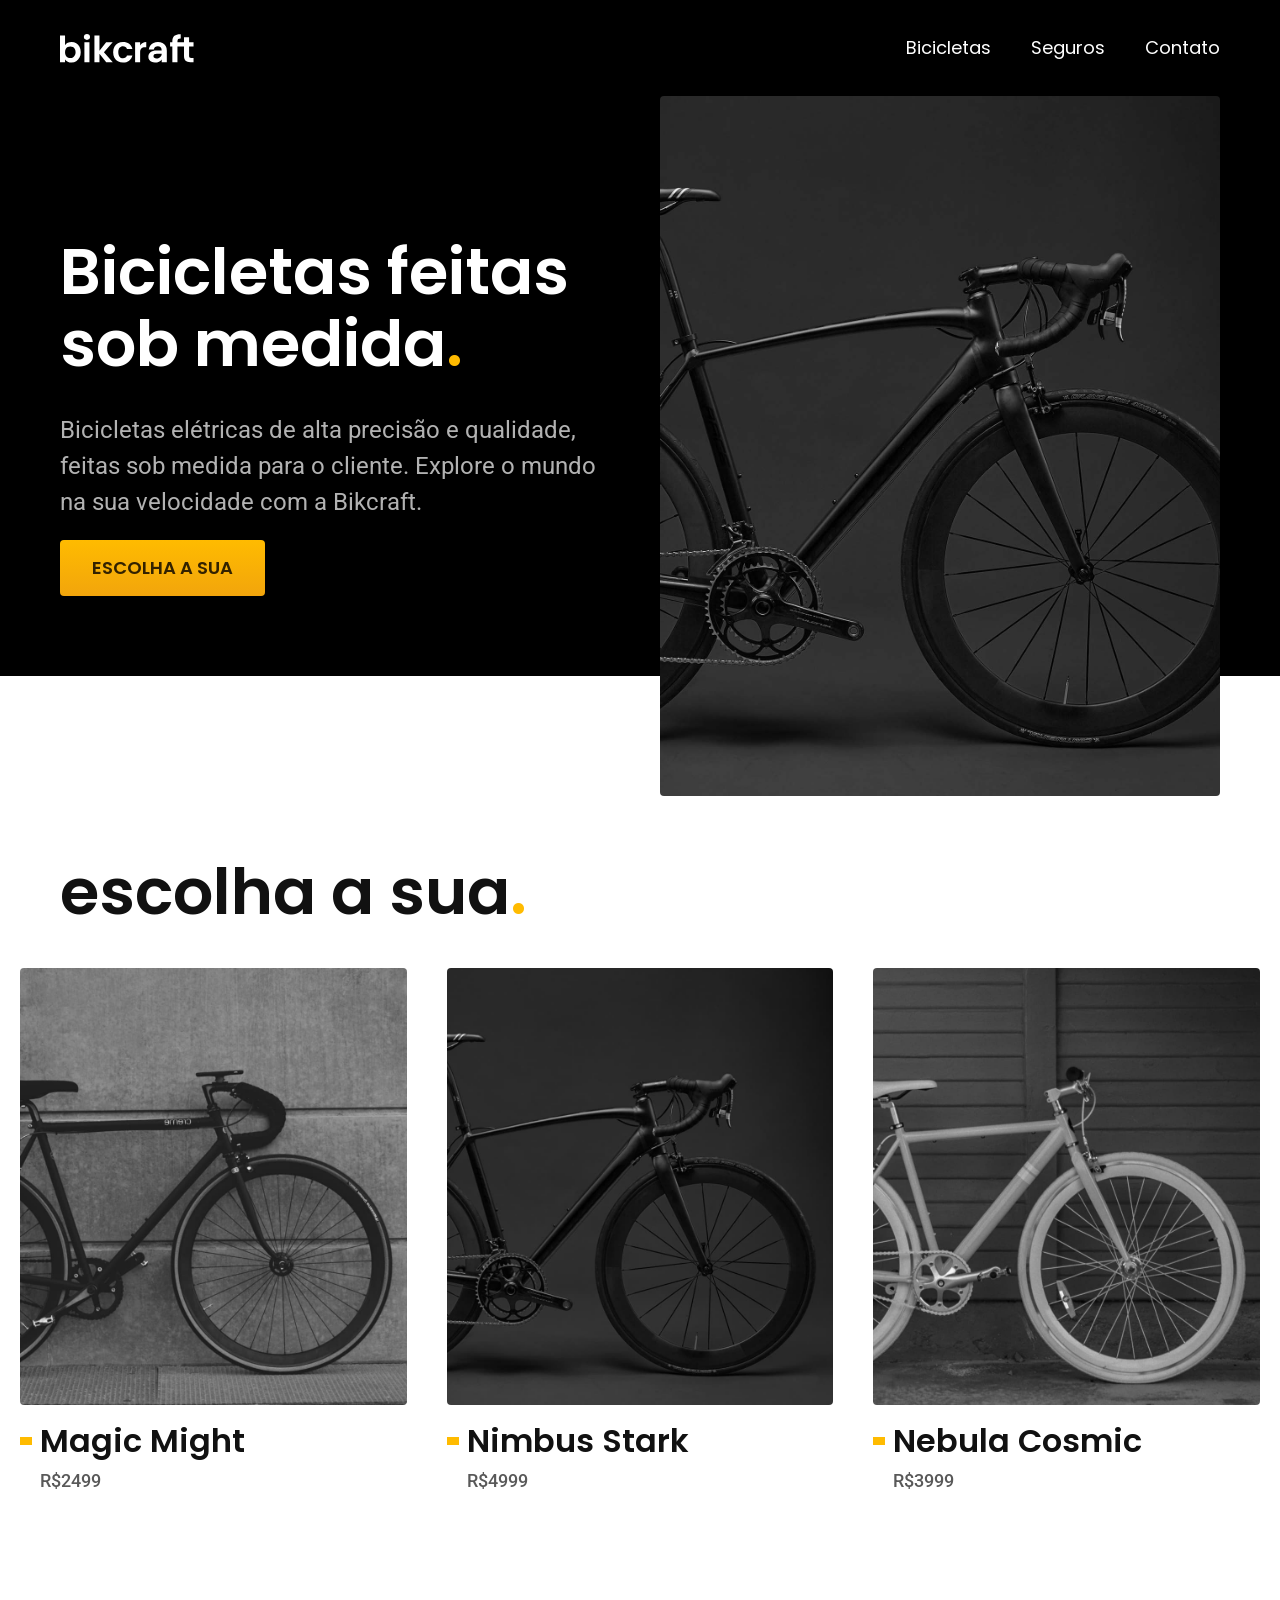
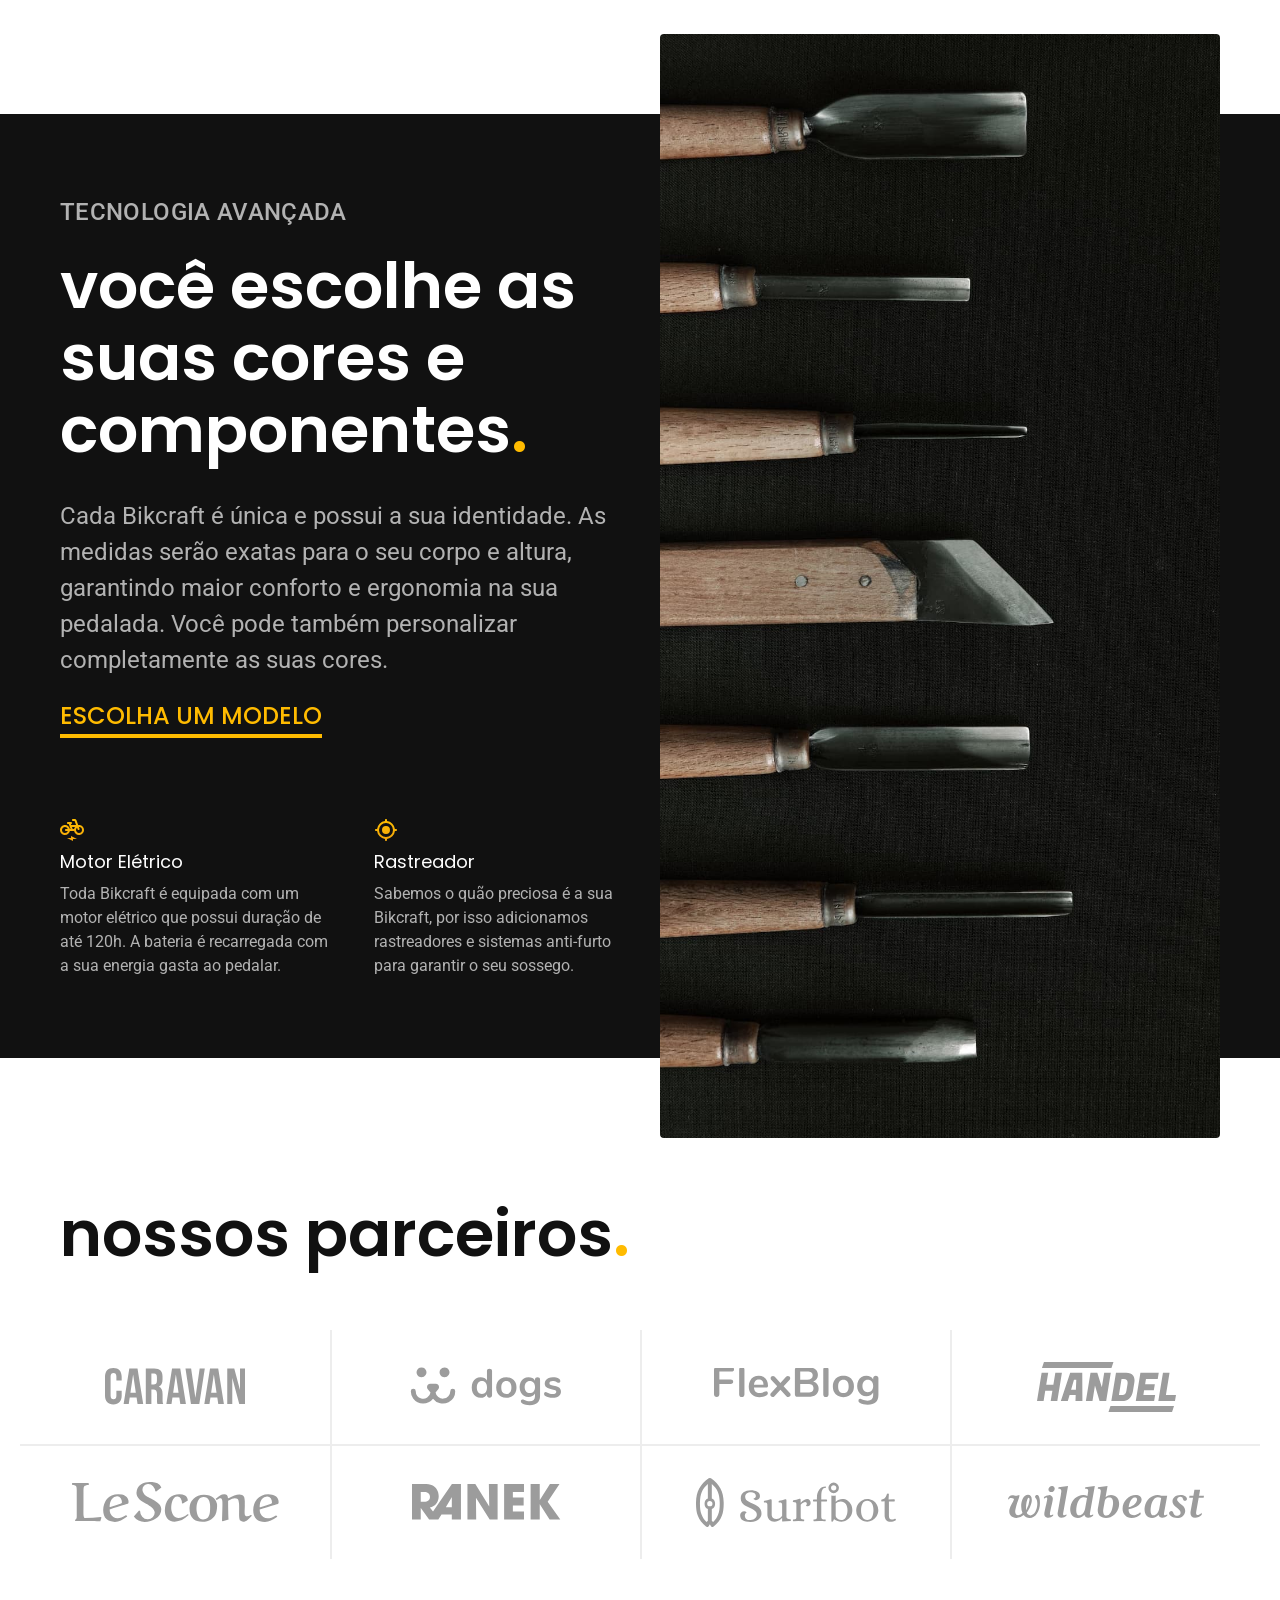
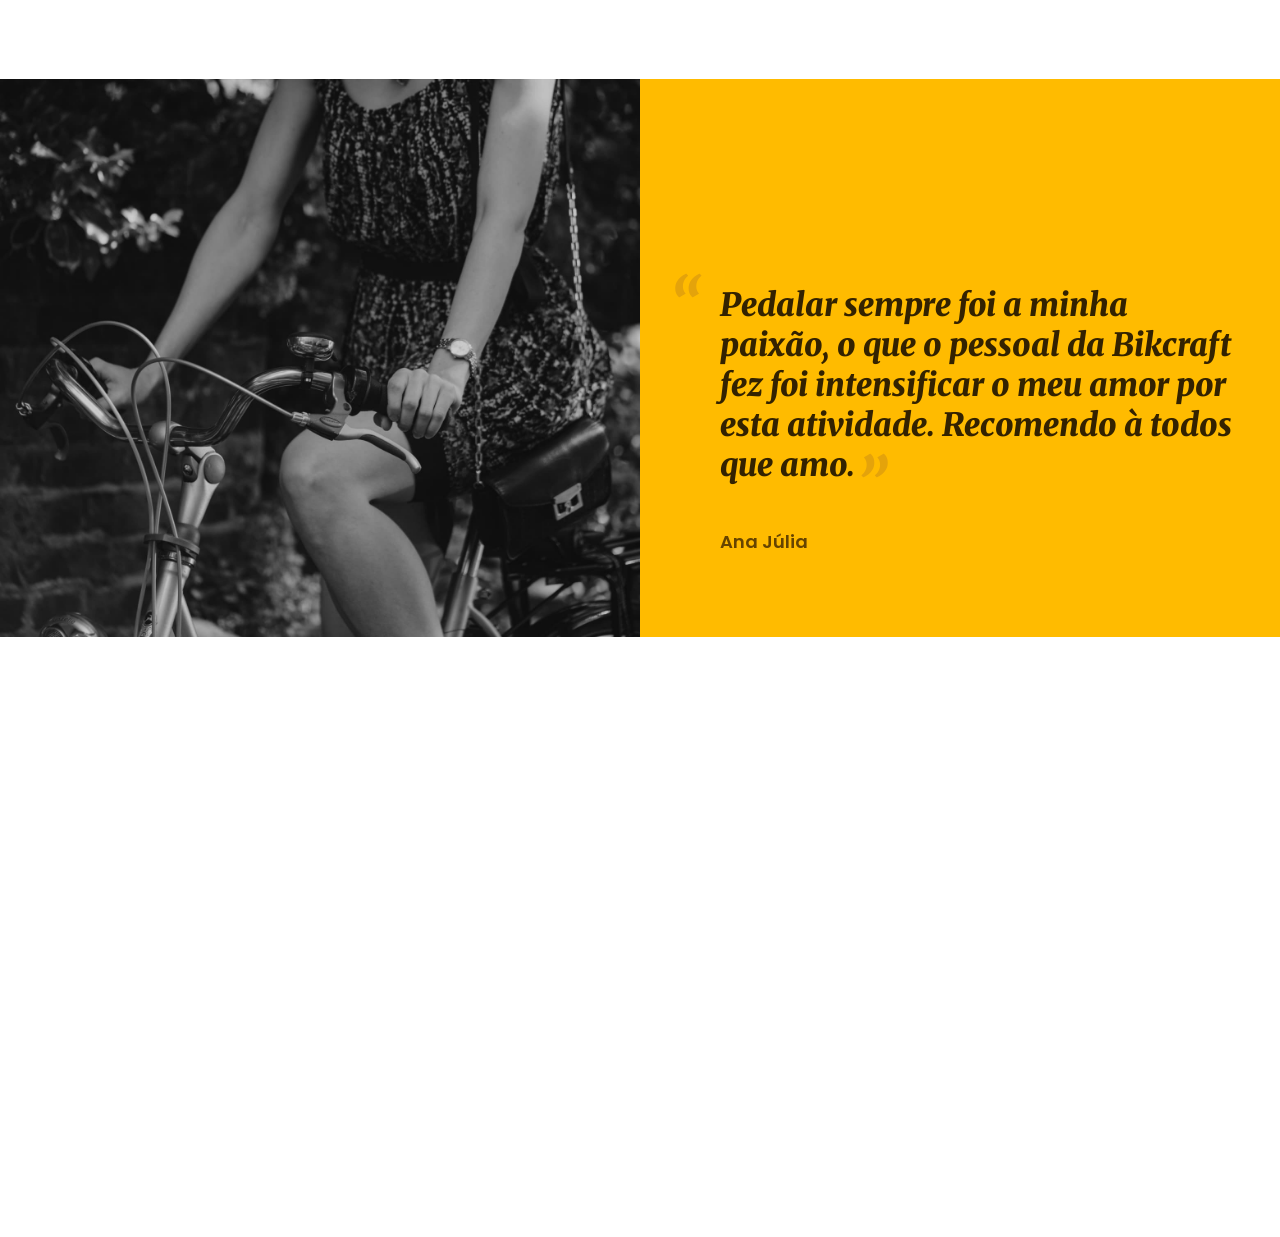
==== index.html @ be4b6b0c "adiciona seção de depoimento" ====
<!DOCTYPE html>
<html lang="pt-br">

<head>
  <meta charset="UTF-8">
  <meta name="viewport" content="width=device-width, initial-scale=1.0">
  <title>Bikcraft - Bicicletas Elétricas</title>
  <meta name="description" content="Bicicletas elétricas de alta precisão e qualidade,  feitas sob medida para o cliente. Explore o mundo na sua velocidade com a Bikcraft.">

  <link rel="stylesheet" href="./css/style.css">
  <link rel="preconnect" href="https://fonts.googleapis.com">
  <link rel="preconnect" href="https://fonts.gstatic.com" crossorigin>
  <link href="https://fonts.googleapis.com/css2?family=Merriweather:ital,opsz,wght@0,18..144,300..900;1,18..144,300..900&family=Poppins:ital,wght@0,100;0,200;0,300;0,400;0,500;0,600;0,700;0,800;0,900;1,100;1,200;1,300;1,400;1,500;1,600;1,700;1,800;1,900&family=Roboto:ital,wght@0,100..900;1,100..900&display=swap" rel="stylesheet">
</head>

<body>
  <header class="header-bg">
    <div class="header container">
      <a href="./"><img src="./img/bikcraft.svg" alt="Bikcraft"></a>
      <nav aria-label="primaria">
        <ul class="header-menu font-1-m cor-0">
          <li><a href="./bicicletas.html">Bicicletas</a></li>
          <li><a href="./seguros.html">Seguros</a></li>
          <li><a href="./contato.html">Contato</a></li>
        </ul>
      </nav>
    </div>
  </header>
  <main class="introducao-bg">
    <div class="introducao container">
      <div class="introducao-conteudo">
        <h1 class="font-1-xxl cor-0">Bicicletas feitas sob medida<span class="cor-p1">.</span></h1>
        <p class="font-2-l cor-5">Bicicletas elétricas de alta precisão e qualidade, feitas sob medida para o cliente. Explore o mundo na sua velocidade com a Bikcraft.</p>
        <a class="botao" href="./bicicletas.html">Escolha a sua</a>
      </div>
      <div>
        <img src="./img/fotos/introducao.jpg" alt="Bicicleta preta.">
      </div>
    </div>
  </main>
  <article class="bicicleta-lista">
    <h2 class="container font-1-xxl">
      escolha a sua<span class="cor-p1">.</span>
    </h2>

    <ul>
      <li>
        <a href="./bicicletas/magic.html">
          <img src="./img/bicicletas/magic-home.jpg" alt="Bicicleta preta">
          <h3 class="font-1-xl">Magic Might</h3>
          <span class="font-2-m cor-8">R$2499</span>
        </a>
      </li>

      <li>
        <a href="./bicicletas/nimbus.html">
          <img src="./img/bicicletas/nimbus-home.jpg" alt="Bicicleta preta">
          <h3 class="font-1-xl">Nimbus Stark</h3>
          <span class="font-2-m cor-8">R$4999</span>
        </a>
      </li>

      <li>
        <a href="./bicicletas/nebula.html">
          <img src="./img/bicicletas/nebula-home.jpg" alt="Bicicleta preta">
          <h3 class="font-1-xl">Nebula Cosmic</h3>
          <span class="font-2-m cor-8">R$3999</span>
        </a>
      </li>
    </ul>
  </article>
  <article class="tecnologia-bg">
    <div class="tecnologia-container container">
      <div class="tecnologia-conteudo">
        <span class="font-2-l-b cor-5">Tecnologia Avançada</span>
        <h2 class="font-1-xxl cor-0">você escolhe as suas cores e componentes<span class="cor-p1">.</span></h2>
        <p class="font-2-l cor-5">Cada Bikcraft é única e possui a sua identidade. As medidas serão exatas para o seu corpo e altura, garantindo maior conforto e ergonomia na sua pedalada. Você pode também personalizar completamente as suas cores.</p>
        <a class="link" href="./bicicletas.html">Escolha um modelo</a>
        <div class="tecnologia-vantagens">

          <div>
            <img src="./img/icones/eletrica.svg" alt="">
            <h3 class="font-1-m cor-0">Motor Elétrico</h3>
            <p class="font-2-s cor-5">Toda Bikcraft é equipada com um motor elétrico que possui duração de até 120h. A bateria é recarregada com a sua energia gasta ao pedalar.</p>
          </div>
          <div>
            <img src="./img/icones/rastreador.svg" alt="">
            <h3 class="font-1-m cor-0">Rastreador</h3>
            <p class="font-2-s cor-5">Sabemos o quão preciosa é a sua Bikcraft, por isso adicionamos rastreadores e sistemas anti-furto para garantir o seu sossego.</p>
          </div>
        </div>

      </div>

      <div class="tecnologia-imagem">
        <img src="./img/fotos/tecnologia.jpg" alt="">

      </div>
    </div>
    </div>

  </article>
  <section class="parceiros" aria aria-label="Nossos Parceiros">
    <h2 class="container font-1-xxl">nossos parceiros<span class="cor-p1">.</span></h2>
    <ul>
      <li><img src="./img/parceiros/caravan.svg" alt="caravan"></li>
      <li><img src="./img/parceiros/dogs.svg" alt="dogs"></li>
      <li><img src="./img/parceiros/flexblog.svg" alt="flexblog"></li>
      <li><img src="./img/parceiros/handel.svg" alt="handel"></li>
      <li><img src="./img/parceiros/lescone.svg" alt="lescone"></li>
      <li><img src="./img/parceiros/ranek.svg" alt="ranek"></li>
      <li><img src="./img/parceiros/surfbot.svg" alt="surfbot"></li>
      <li><img src="./img/parceiros/wildbeast.svg" alt="wildbeast"></li>
    </ul>
  </section>
  <section class="depoimento" aria-label="Depoimento">
  <div>
    <img src="./img/fotos/depoimento.jpg" alt="Pessoa pedalando uma bicicleta Bikcraft">
  </div>

  <div class="depoimento-conteudo">
    <blockquote class="font-1-xl cor-p5">
      <p>Pedalar sempre foi a minha paixão, o que o pessoal da Bikcraft fez foi intensificar o meu amor por esta atividade. Recomendo à todos que amo.</p>
      <span class="font-1-m-b cor-p4">Ana Júlia</span>
    </blockquote>
  </div>
 </section>

      </div>
    </div>


  </section>

</body>

</html>
---- css/style.css ----
@import "./global/global.css";
@import "./utilidades/tipografia.css";
@import "./utilidades/cores.css";
@import "./global/header.css";

/* Utilidades */
@import "./utilidades/componente.css";

/* Home */
@import "./home/introducao.css";
@import "./home/tecnologia.css";
@import "./home/parceiros.css";
@import "./home/depoimento.css";

/* Bicicletas */
@import "./bicicletas/bicicleta-lista.css";
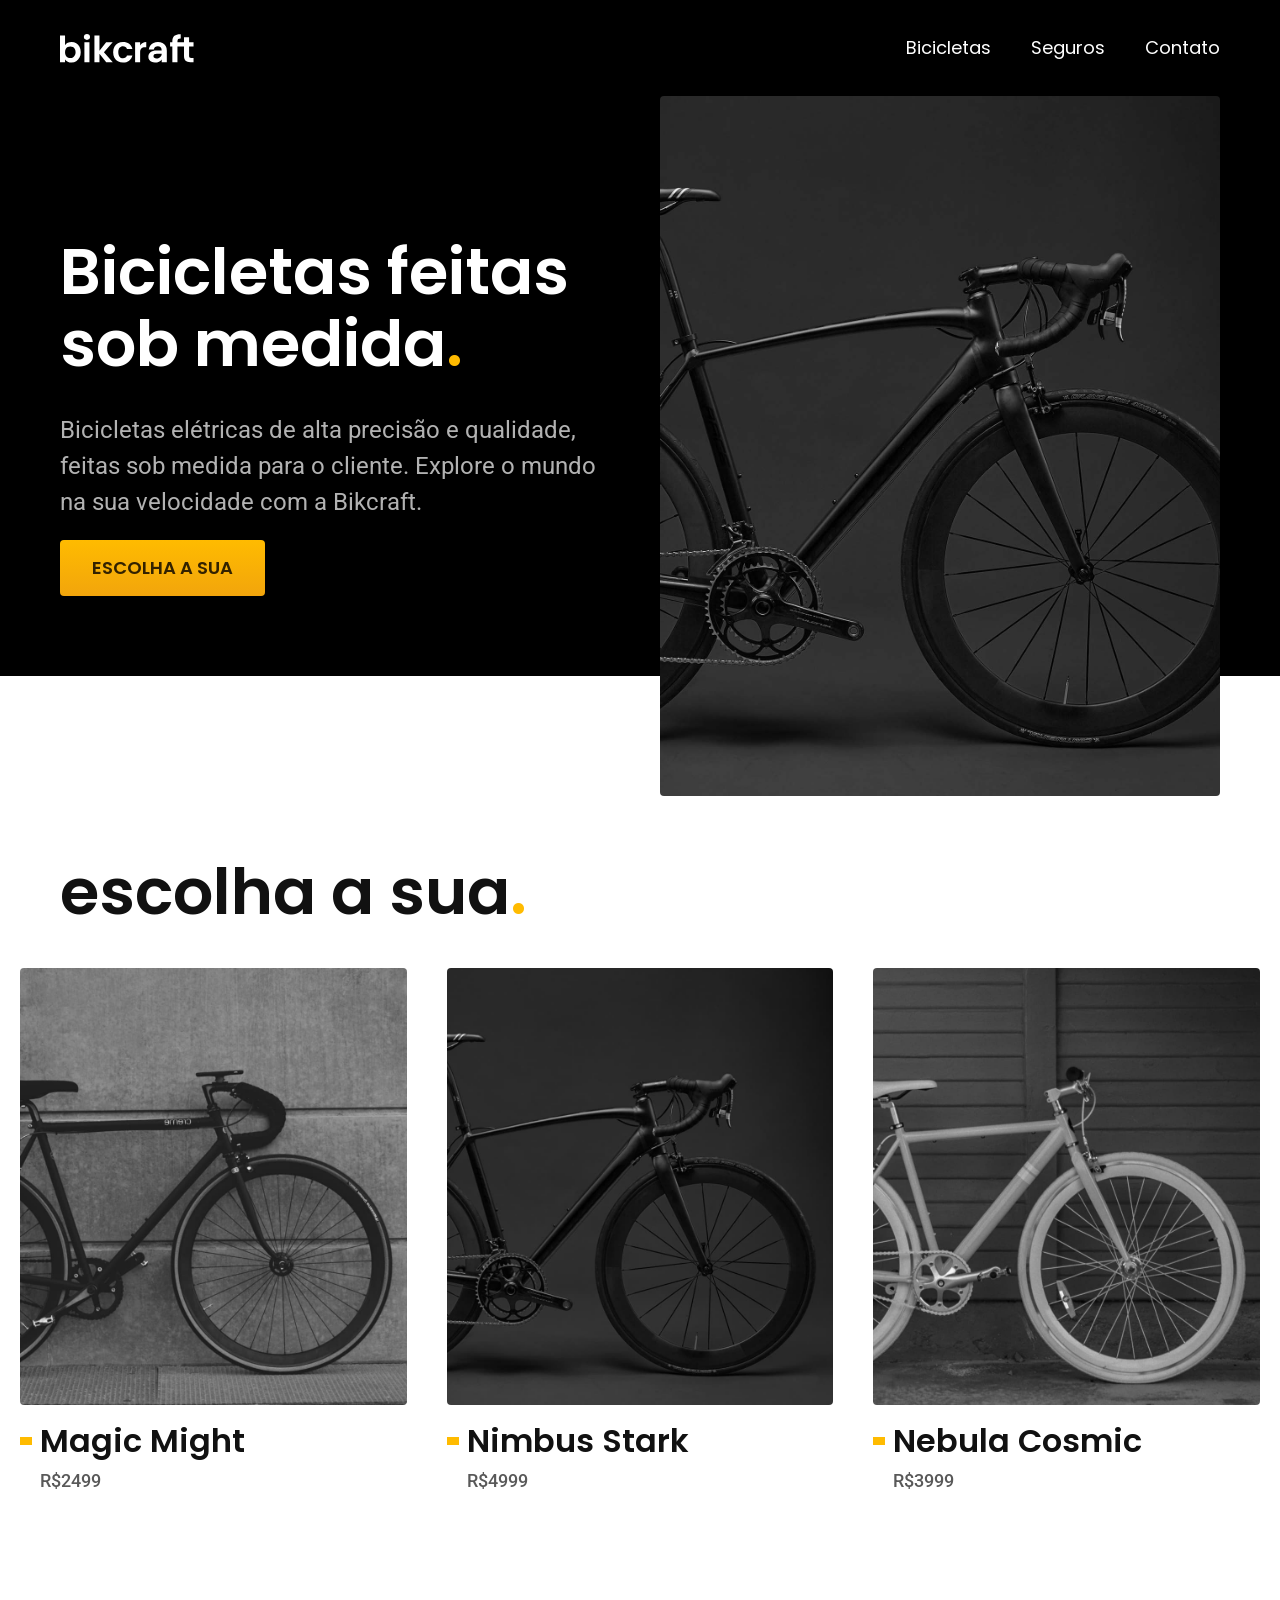
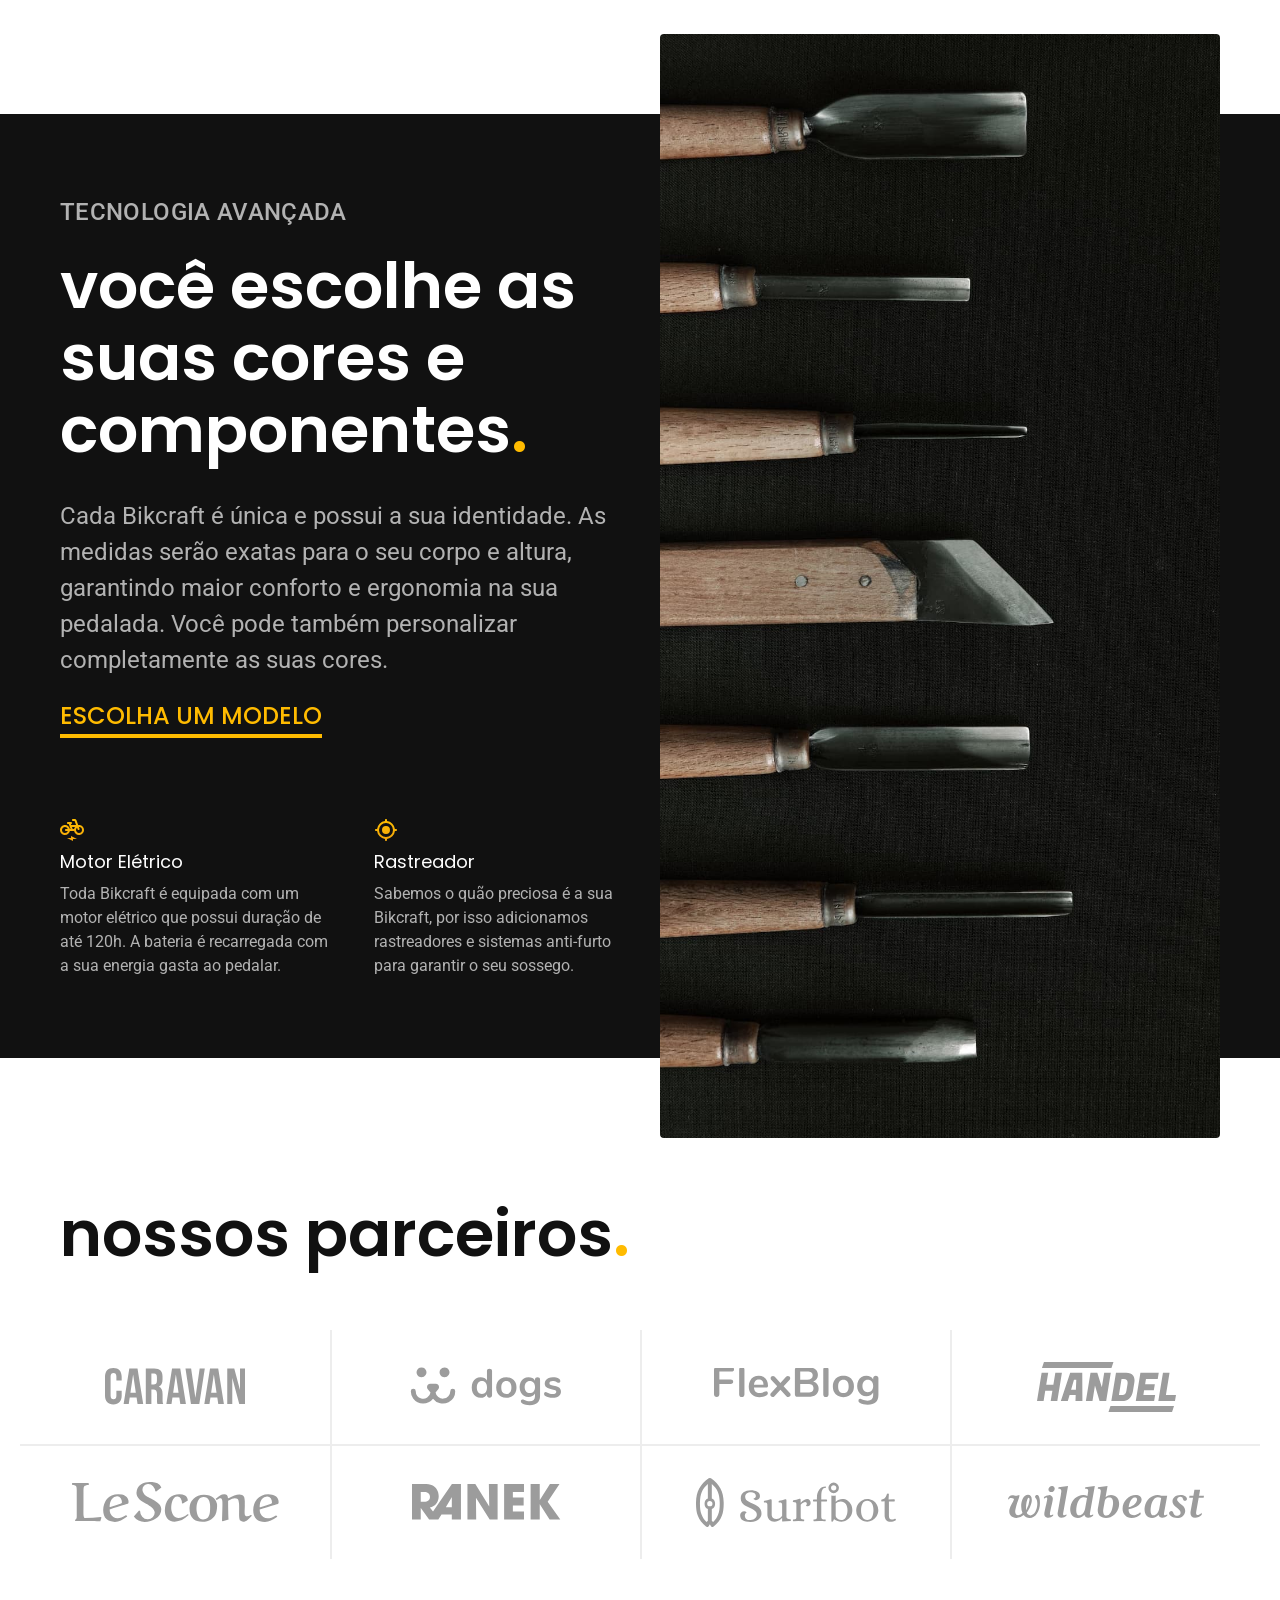
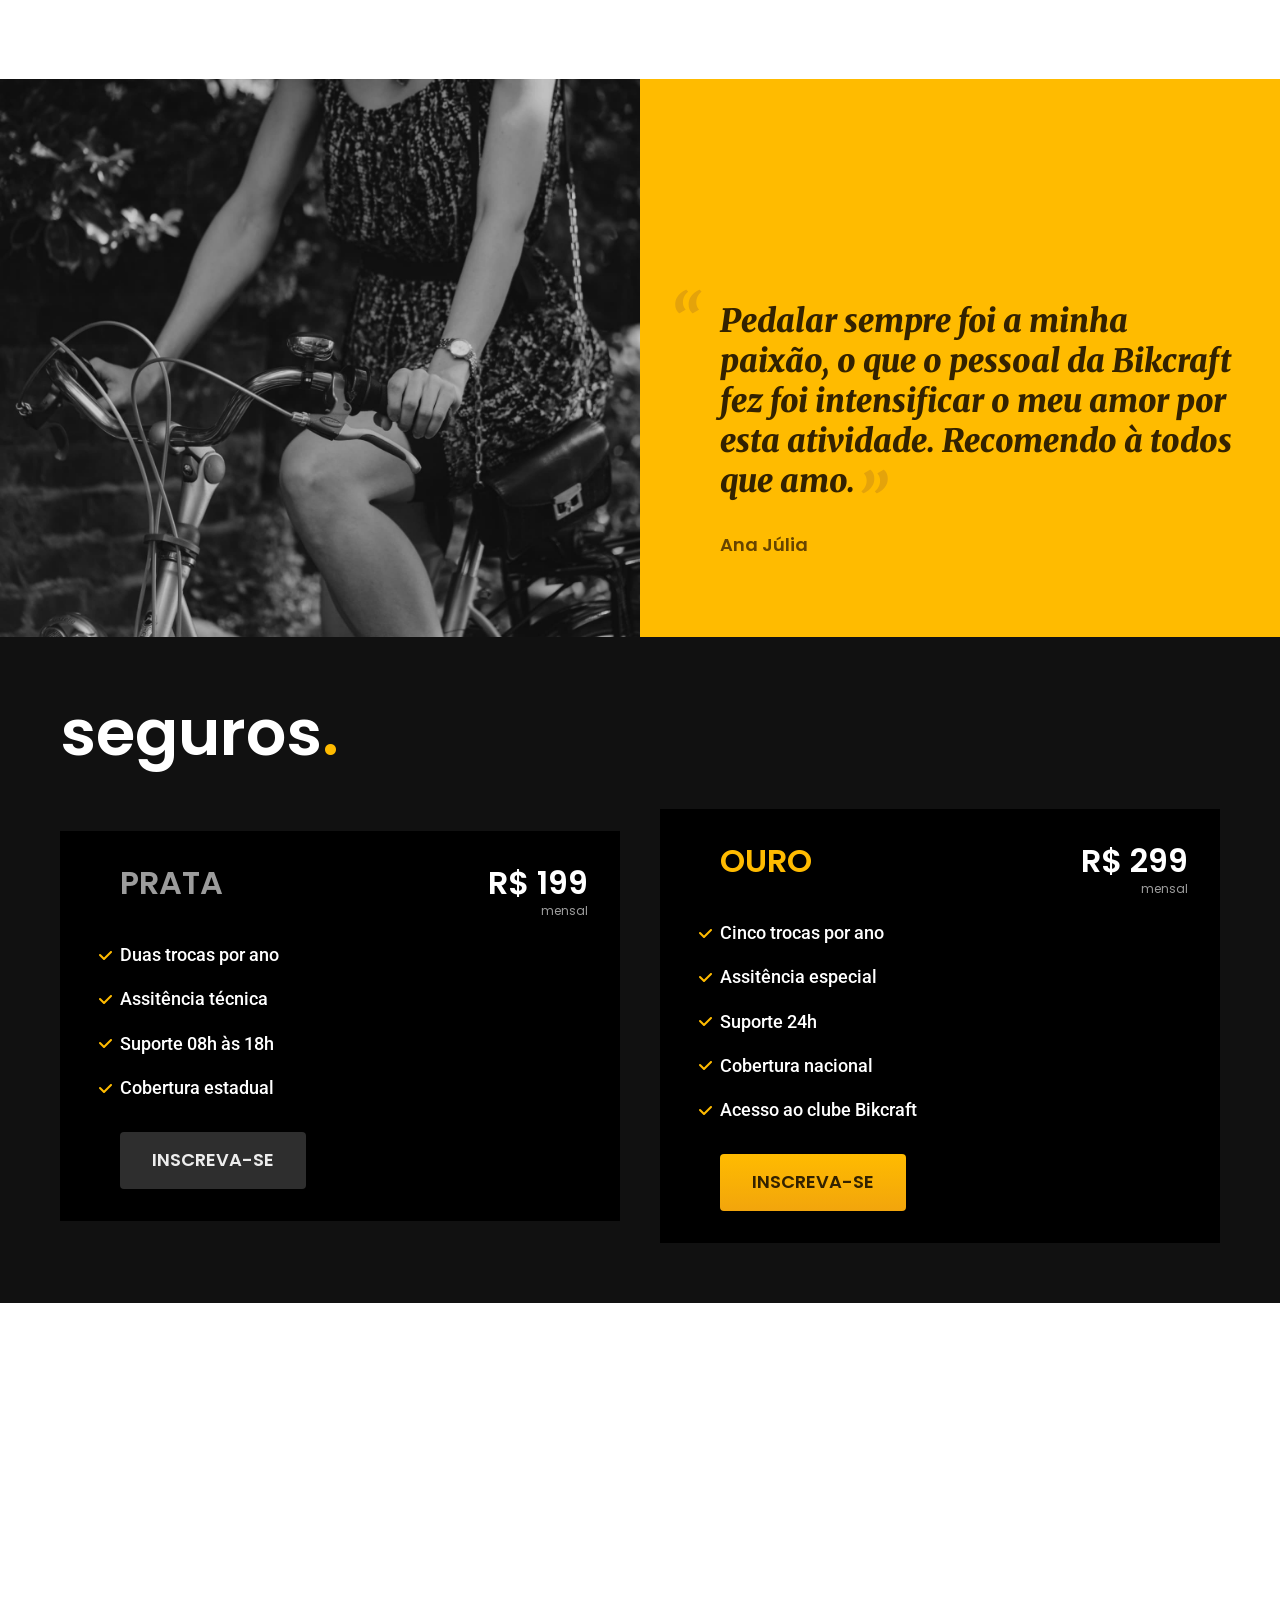
==== commit 9f30d9e5: "adiciona seção de seguros" ====
--- a/index.html
+++ b/index.html
@@ -5,18 +5,23 @@
   <meta charset="UTF-8">
   <meta name="viewport" content="width=device-width, initial-scale=1.0">
   <title>Bikcraft - Bicicletas Elétricas</title>
-  <meta name="description" content="Bicicletas elétricas de alta precisão e qualidade,  feitas sob medida para o cliente. Explore o mundo na sua velocidade com a Bikcraft.">
+  <meta name="description" content="Bicicletas elétricas de alta precisão e qualidade, feitas sob medida para o cliente. Explore o mundo na sua velocidade com a Bikcraft.">
 
   <link rel="stylesheet" href="./css/style.css">
+
   <link rel="preconnect" href="https://fonts.googleapis.com">
   <link rel="preconnect" href="https://fonts.gstatic.com" crossorigin>
   <link href="https://fonts.googleapis.com/css2?family=Merriweather:ital,opsz,wght@0,18..144,300..900;1,18..144,300..900&family=Poppins:ital,wght@0,100;0,200;0,300;0,400;0,500;0,600;0,700;0,800;0,900;1,100;1,200;1,300;1,400;1,500;1,600;1,700;1,800;1,900&family=Roboto:ital,wght@0,100..900;1,100..900&display=swap" rel="stylesheet">
 </head>
 
 <body>
+
   <header class="header-bg">
     <div class="header container">
-      <a href="./"><img src="./img/bikcraft.svg" alt="Bikcraft"></a>
+      <a href="./">
+        <img src="./img/bikcraft.svg" alt="Bikcraft">
+      </a>
+
       <nav aria-label="primaria">
         <ul class="header-menu font-1-m cor-0">
           <li><a href="./bicicletas.html">Bicicletas</a></li>
@@ -26,18 +31,27 @@
       </nav>
     </div>
   </header>
+
   <main class="introducao-bg">
     <div class="introducao container">
       <div class="introducao-conteudo">
-        <h1 class="font-1-xxl cor-0">Bicicletas feitas sob medida<span class="cor-p1">.</span></h1>
-        <p class="font-2-l cor-5">Bicicletas elétricas de alta precisão e qualidade, feitas sob medida para o cliente. Explore o mundo na sua velocidade com a Bikcraft.</p>
+        <h1 class="font-1-xxl cor-0">
+          Bicicletas feitas sob medida<span class="cor-p1">.</span>
+        </h1>
+
+        <p class="font-2-l cor-5">
+          Bicicletas elétricas de alta precisão e qualidade, feitas sob medida para o cliente. Explore o mundo na sua velocidade com a Bikcraft.
+        </p>
+
         <a class="botao" href="./bicicletas.html">Escolha a sua</a>
       </div>
+
       <div>
         <img src="./img/fotos/introducao.jpg" alt="Bicicleta preta.">
       </div>
     </div>
   </main>
+
   <article class="bicicleta-lista">
     <h2 class="container font-1-xxl">
       escolha a sua<span class="cor-p1">.</span>
@@ -69,39 +83,56 @@
       </li>
     </ul>
   </article>
+
   <article class="tecnologia-bg">
     <div class="tecnologia-container container">
+
       <div class="tecnologia-conteudo">
         <span class="font-2-l-b cor-5">Tecnologia Avançada</span>
-        <h2 class="font-1-xxl cor-0">você escolhe as suas cores e componentes<span class="cor-p1">.</span></h2>
-        <p class="font-2-l cor-5">Cada Bikcraft é única e possui a sua identidade. As medidas serão exatas para o seu corpo e altura, garantindo maior conforto e ergonomia na sua pedalada. Você pode também personalizar completamente as suas cores.</p>
+
+        <h2 class="font-1-xxl cor-0">
+          você escolhe as suas cores e componentes<span class="cor-p1">.</span>
+        </h2>
+
+        <p class="font-2-l cor-5">
+          Cada Bikcraft é única e possui a sua identidade. As medidas serão exatas para o seu corpo e altura, garantindo maior conforto e ergonomia na sua pedalada. Você pode também personalizar completamente as suas cores.
+        </p>
+
         <a class="link" href="./bicicletas.html">Escolha um modelo</a>
+
         <div class="tecnologia-vantagens">
-
           <div>
             <img src="./img/icones/eletrica.svg" alt="">
             <h3 class="font-1-m cor-0">Motor Elétrico</h3>
-            <p class="font-2-s cor-5">Toda Bikcraft é equipada com um motor elétrico que possui duração de até 120h. A bateria é recarregada com a sua energia gasta ao pedalar.</p>
+
+            <p class="font-2-s cor-5">
+              Toda Bikcraft é equipada com um motor elétrico que possui duração de até 120h. A bateria é recarregada com a sua energia gasta ao pedalar.
+            </p>
           </div>
+
           <div>
             <img src="./img/icones/rastreador.svg" alt="">
             <h3 class="font-1-m cor-0">Rastreador</h3>
-            <p class="font-2-s cor-5">Sabemos o quão preciosa é a sua Bikcraft, por isso adicionamos rastreadores e sistemas anti-furto para garantir o seu sossego.</p>
+
+            <p class="font-2-s cor-5">
+              Sabemos o quão preciosa é a sua Bikcraft, por isso adicionamos rastreadores e sistemas anti-furto para garantir o seu sossego.
+            </p>
           </div>
         </div>
-
       </div>
 
       <div class="tecnologia-imagem">
         <img src="./img/fotos/tecnologia.jpg" alt="">
-
-      </div>
-    </div>
-    </div>
-
+      </div>
+
+    </div>
   </article>
-  <section class="parceiros" aria aria-label="Nossos Parceiros">
-    <h2 class="container font-1-xxl">nossos parceiros<span class="cor-p1">.</span></h2>
+
+  <section class="parceiros" aria-label="Nossos Parceiros">
+    <h2 class="container font-1-xxl">
+      nossos parceiros<span class="cor-p1">.</span>
+    </h2>
+
     <ul>
       <li><img src="./img/parceiros/caravan.svg" alt="caravan"></li>
       <li><img src="./img/parceiros/dogs.svg" alt="dogs"></li>
@@ -113,25 +144,74 @@
       <li><img src="./img/parceiros/wildbeast.svg" alt="wildbeast"></li>
     </ul>
   </section>
+
   <section class="depoimento" aria-label="Depoimento">
-  <div>
-    <img src="./img/fotos/depoimento.jpg" alt="Pessoa pedalando uma bicicleta Bikcraft">
-  </div>
-
-  <div class="depoimento-conteudo">
-    <blockquote class="font-1-xl cor-p5">
-      <p>Pedalar sempre foi a minha paixão, o que o pessoal da Bikcraft fez foi intensificar o meu amor por esta atividade. Recomendo à todos que amo.</p>
+    <div>
+      <img src="./img/fotos/depoimento.jpg" alt="Pessoa pedalando uma bicicleta Bikcraft">
+    </div>
+
+    <div class="depoimento-conteudo">
+      <blockquote class="font-1-xl cor-p5">
+        <p>
+          Pedalar sempre foi a minha paixão, o que o pessoal da Bikcraft fez foi intensificar o meu amor por esta atividade. Recomendo à todos que amo.
+        </p>
+      </blockquote>
+
       <span class="font-1-m-b cor-p4">Ana Júlia</span>
-    </blockquote>
-  </div>
- </section>
-
-      </div>
-    </div>
-
-
+    </div>
   </section>
 
+  <article class="seguros-bg">
+    <div class="seguros container">
+
+      <h2 class="font-1-xxl cor-0">
+        seguros<span class="cor-p1">.</span>
+      </h2>
+
+      <div class="seguros-item">
+        <h3 class="font-1-xl cor-6">PRATA</h3>
+
+        <span class="font-1-xl cor-0">
+          R$ 199
+          <span class="font-1-xs cor-6">mensal</span>
+        </span>
+
+        <ul class="font-2-m cor-0">
+          <li>Duas trocas por ano</li>
+          <li>Assitência técnica</li>
+          <li>Suporte 08h às 18h</li>
+          <li>Cobertura estadual</li>
+        </ul>
+
+        <a class="botao secundario" href="./orcamento.html">
+          Inscreva-se
+        </a>
+      </div>
+
+      <div class="seguros-item">
+        <h3 class="font-1-xl cor-p1">OURO</h3>
+
+        <span class="font-1-xl cor-0">
+          R$ 299
+          <span class="font-1-xs cor-6">mensal</span>
+        </span>
+
+        <ul class="font-2-m cor-0">
+          <li>Cinco trocas por ano</li>
+          <li>Assitência especial</li>
+          <li>Suporte 24h</li>
+          <li>Cobertura nacional</li>
+          <li>Acesso ao clube Bikcraft</li>
+        </ul>
+
+        <a class="botao" href="./orcamento.html">
+          Inscreva-se
+        </a>
+      </div>
+
+    </div>
+  </article>
+
 </body>
 
 </html>
--- a/css/style.css
+++ b/css/style.css
@@ -14,3 +14,6 @@
 
 /* Bicicletas */
 @import "./bicicletas/bicicleta-lista.css";
+
+/* Seguros */
+@import "./seguros/seguros.css";
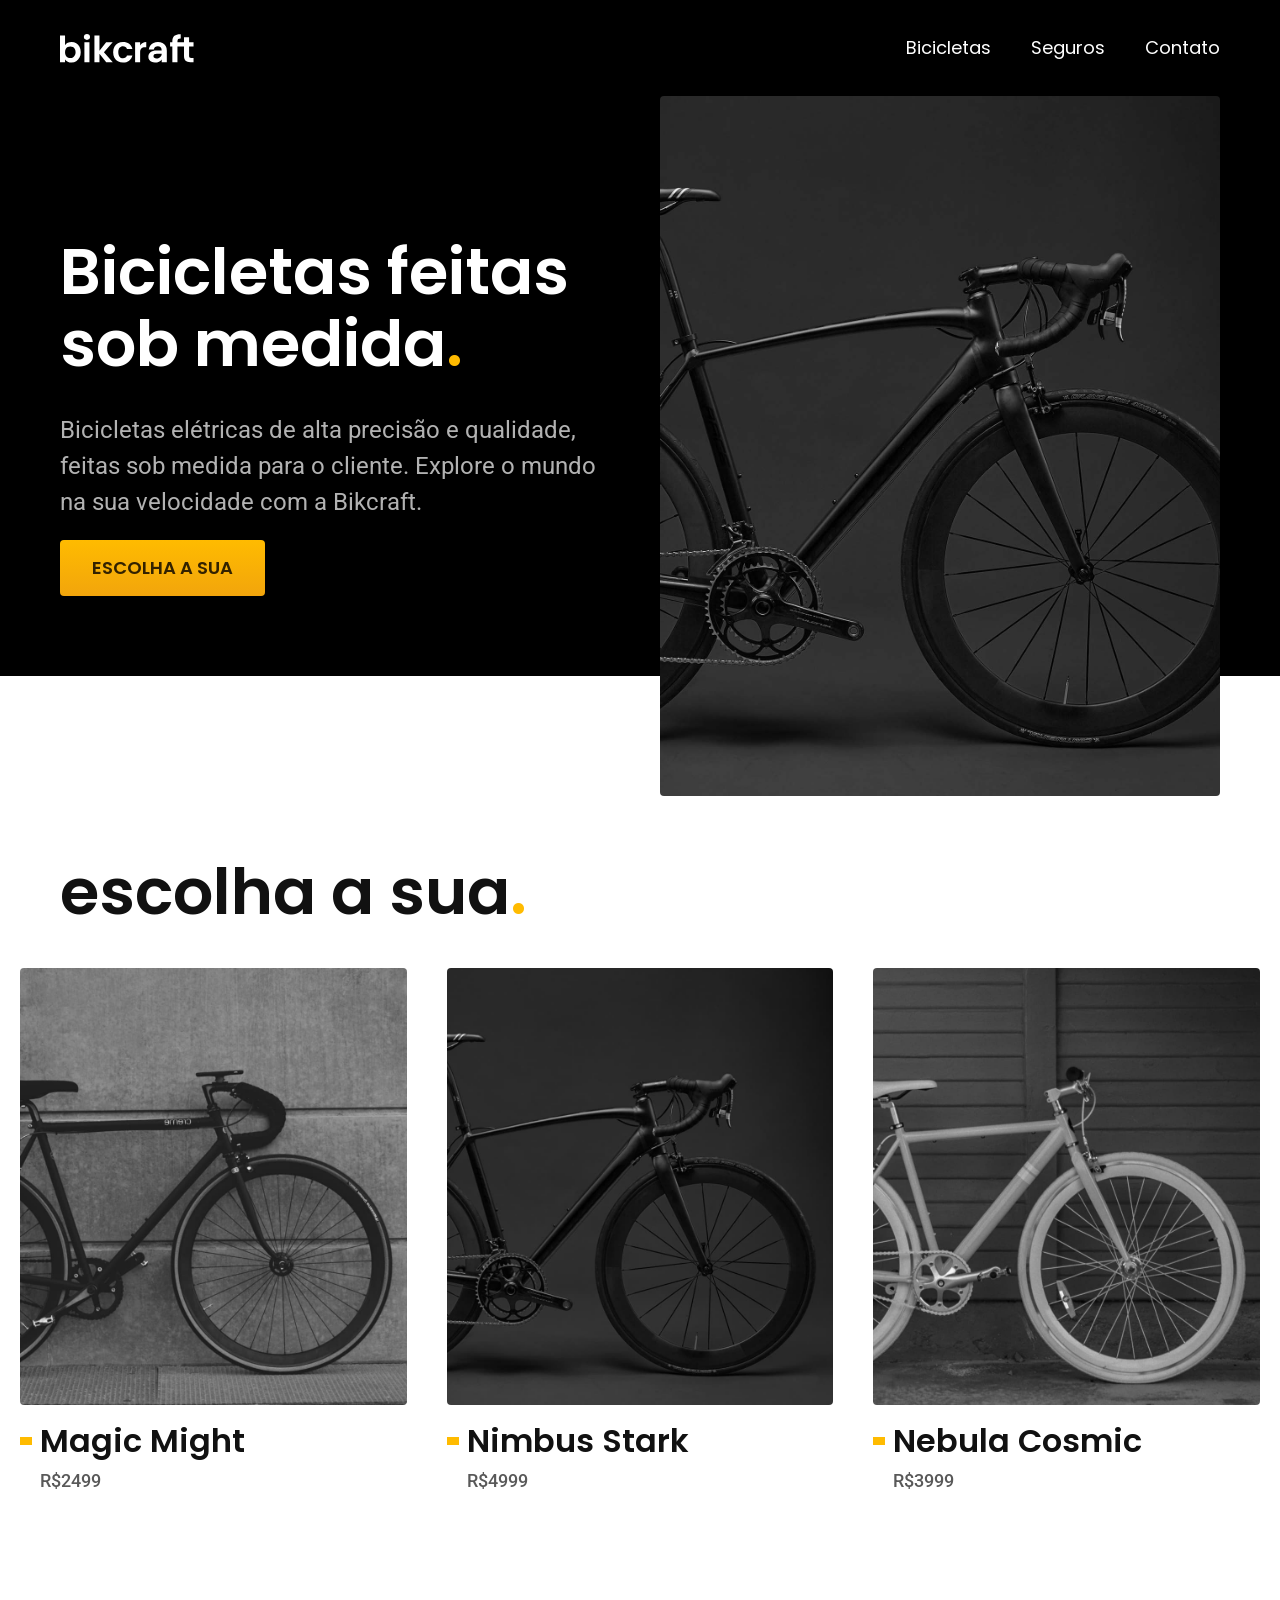
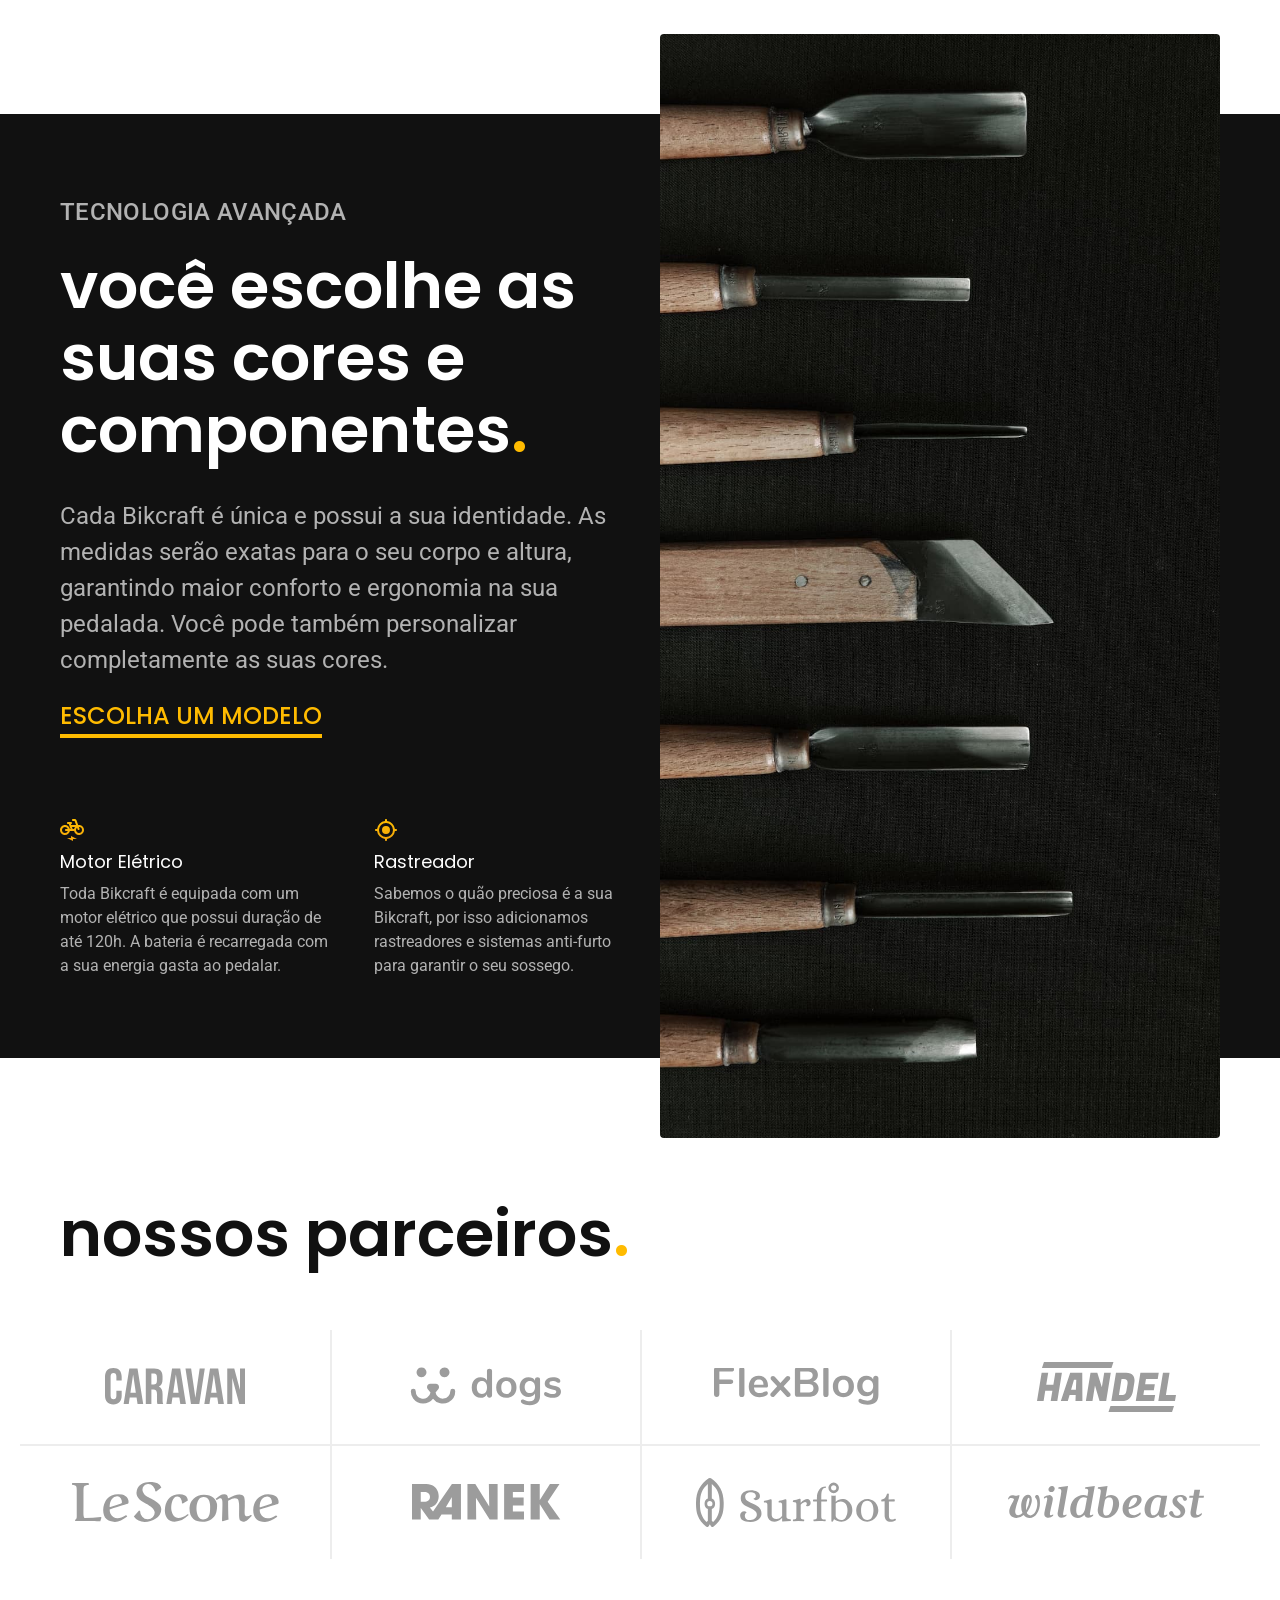
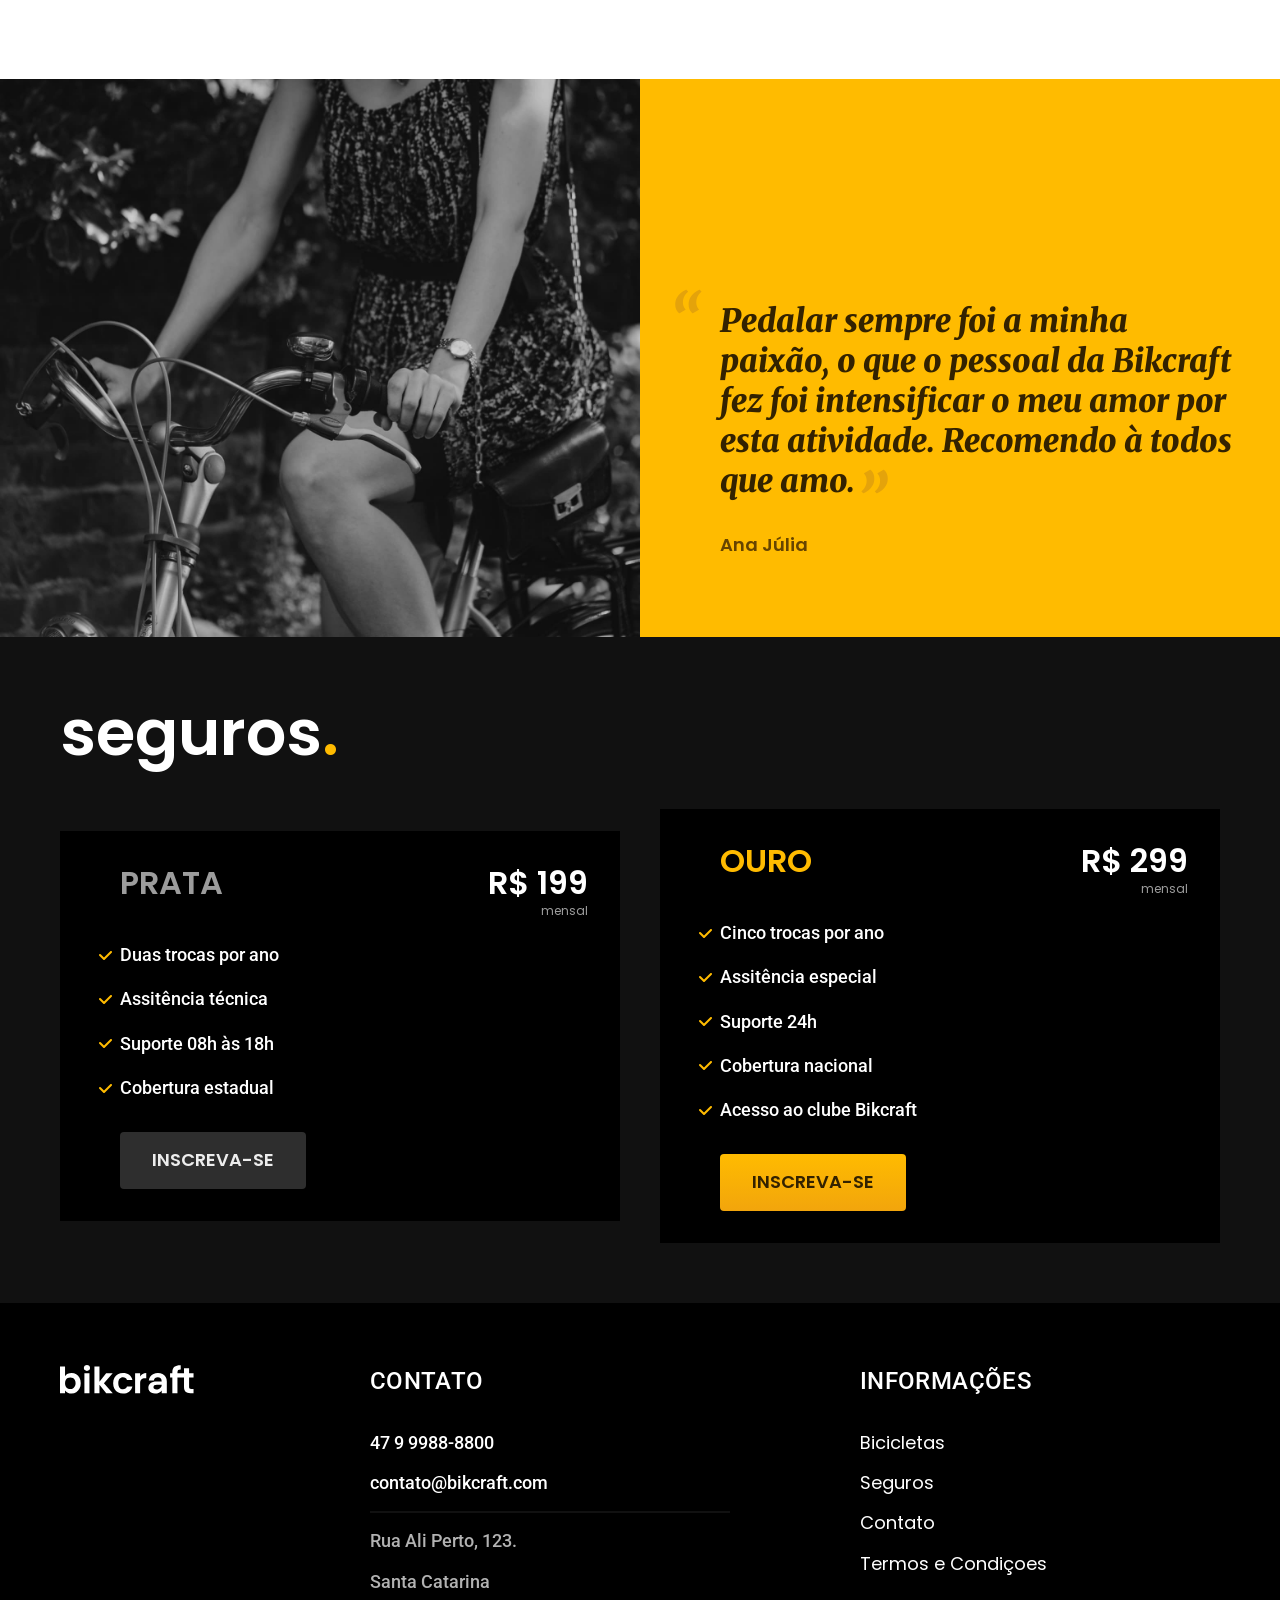
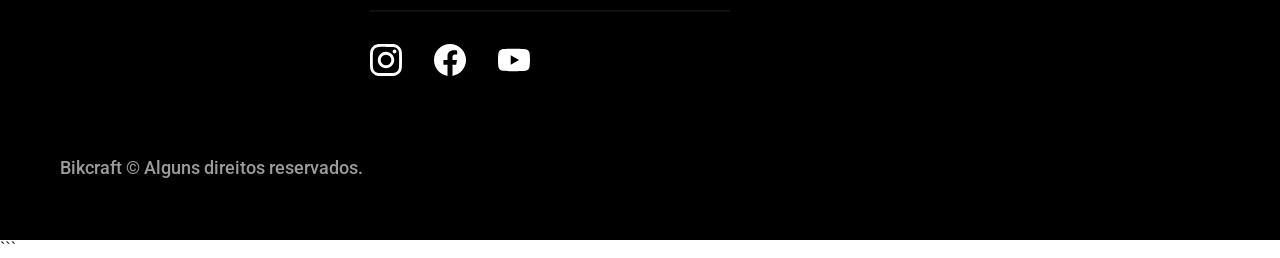
==== commit a053cc47: "adiciona seção footer" ====
--- a/index.html
+++ b/index.html
@@ -15,13 +15,11 @@
 </head>
 
 <body>
-
   <header class="header-bg">
     <div class="header container">
       <a href="./">
         <img src="./img/bikcraft.svg" alt="Bikcraft">
       </a>
-
       <nav aria-label="primaria">
         <ul class="header-menu font-1-m cor-0">
           <li><a href="./bicicletas.html">Bicicletas</a></li>
@@ -38,14 +36,11 @@
         <h1 class="font-1-xxl cor-0">
           Bicicletas feitas sob medida<span class="cor-p1">.</span>
         </h1>
-
         <p class="font-2-l cor-5">
           Bicicletas elétricas de alta precisão e qualidade, feitas sob medida para o cliente. Explore o mundo na sua velocidade com a Bikcraft.
         </p>
-
         <a class="botao" href="./bicicletas.html">Escolha a sua</a>
       </div>
-
       <div>
         <img src="./img/fotos/introducao.jpg" alt="Bicicleta preta.">
       </div>
@@ -56,7 +51,6 @@
     <h2 class="container font-1-xxl">
       escolha a sua<span class="cor-p1">.</span>
     </h2>
-
     <ul>
       <li>
         <a href="./bicicletas/magic.html">
@@ -65,7 +59,6 @@
           <span class="font-2-m cor-8">R$2499</span>
         </a>
       </li>
-
       <li>
         <a href="./bicicletas/nimbus.html">
           <img src="./img/bicicletas/nimbus-home.jpg" alt="Bicicleta preta">
@@ -73,7 +66,6 @@
           <span class="font-2-m cor-8">R$4999</span>
         </a>
       </li>
-
       <li>
         <a href="./bicicletas/nebula.html">
           <img src="./img/bicicletas/nebula-home.jpg" alt="Bicicleta preta">
@@ -86,34 +78,27 @@
 
   <article class="tecnologia-bg">
     <div class="tecnologia-container container">
-
       <div class="tecnologia-conteudo">
         <span class="font-2-l-b cor-5">Tecnologia Avançada</span>
-
         <h2 class="font-1-xxl cor-0">
           você escolhe as suas cores e componentes<span class="cor-p1">.</span>
         </h2>
-
         <p class="font-2-l cor-5">
           Cada Bikcraft é única e possui a sua identidade. As medidas serão exatas para o seu corpo e altura, garantindo maior conforto e ergonomia na sua pedalada. Você pode também personalizar completamente as suas cores.
         </p>
-
         <a class="link" href="./bicicletas.html">Escolha um modelo</a>
 
         <div class="tecnologia-vantagens">
           <div>
             <img src="./img/icones/eletrica.svg" alt="">
             <h3 class="font-1-m cor-0">Motor Elétrico</h3>
-
             <p class="font-2-s cor-5">
               Toda Bikcraft é equipada com um motor elétrico que possui duração de até 120h. A bateria é recarregada com a sua energia gasta ao pedalar.
             </p>
           </div>
-
           <div>
             <img src="./img/icones/rastreador.svg" alt="">
             <h3 class="font-1-m cor-0">Rastreador</h3>
-
             <p class="font-2-s cor-5">
               Sabemos o quão preciosa é a sua Bikcraft, por isso adicionamos rastreadores e sistemas anti-furto para garantir o seu sossego.
             </p>
@@ -124,7 +109,6 @@
       <div class="tecnologia-imagem">
         <img src="./img/fotos/tecnologia.jpg" alt="">
       </div>
-
     </div>
   </article>
 
@@ -132,7 +116,6 @@
     <h2 class="container font-1-xxl">
       nossos parceiros<span class="cor-p1">.</span>
     </h2>
-
     <ul>
       <li><img src="./img/parceiros/caravan.svg" alt="caravan"></li>
       <li><img src="./img/parceiros/dogs.svg" alt="dogs"></li>
@@ -149,40 +132,34 @@
     <div>
       <img src="./img/fotos/depoimento.jpg" alt="Pessoa pedalando uma bicicleta Bikcraft">
     </div>
-
     <div class="depoimento-conteudo">
       <blockquote class="font-1-xl cor-p5">
         <p>
           Pedalar sempre foi a minha paixão, o que o pessoal da Bikcraft fez foi intensificar o meu amor por esta atividade. Recomendo à todos que amo.
         </p>
       </blockquote>
-
       <span class="font-1-m-b cor-p4">Ana Júlia</span>
     </div>
   </section>
 
   <article class="seguros-bg">
     <div class="seguros container">
-
       <h2 class="font-1-xxl cor-0">
         seguros<span class="cor-p1">.</span>
       </h2>
 
       <div class="seguros-item">
         <h3 class="font-1-xl cor-6">PRATA</h3>
-
         <span class="font-1-xl cor-0">
           R$ 199
           <span class="font-1-xs cor-6">mensal</span>
         </span>
-
         <ul class="font-2-m cor-0">
           <li>Duas trocas por ano</li>
           <li>Assitência técnica</li>
           <li>Suporte 08h às 18h</li>
           <li>Cobertura estadual</li>
         </ul>
-
         <a class="botao secundario" href="./orcamento.html">
           Inscreva-se
         </a>
@@ -190,12 +167,10 @@
 
       <div class="seguros-item">
         <h3 class="font-1-xl cor-p1">OURO</h3>
-
         <span class="font-1-xl cor-0">
           R$ 299
           <span class="font-1-xs cor-6">mensal</span>
         </span>
-
         <ul class="font-2-m cor-0">
           <li>Cinco trocas por ano</li>
           <li>Assitência especial</li>
@@ -203,15 +178,55 @@
           <li>Cobertura nacional</li>
           <li>Acesso ao clube Bikcraft</li>
         </ul>
-
         <a class="botao" href="./orcamento.html">
           Inscreva-se
         </a>
       </div>
-
     </div>
   </article>
 
+  <footer class="footer-bg">
+    <div class="footer container">
+      <img src="./img/bikcraft.svg" alt="Bikcraft">
+
+      <div class="footer-contato">
+        <h3 class="font-2-l-b cor-0">Contato</h3>
+        <ul class="font-2-m cor-5">
+          <li><a href="tel:+5547999888800">47 9 9988-8800</a></li>
+          <li><a href="mailto:contato@bikcraft.com">contato@bikcraft.com</a></li>
+          <li>Rua Ali Perto, 123.</li>
+          <li>Santa Catarina</li>
+        </ul>
+
+        <div class="footer-redes">
+          <a href="./">
+            <img src="./img/redes/instagram.svg" alt="Instagram">
+          </a>
+          <a href="./">
+            <img src="./img/redes/facebook.svg" alt="Facebook">
+          </a>
+          <a href="./">
+            <img src="./img/redes/youtube.svg" alt="Youtube">
+          </a>
+        </div>
+      </div>
+
+      <div class="footer-informacoes">
+        <h3 class="font-2-l-b cor-0">Informações</h3>
+        <nav>
+          <ul class="font-1-m cor-5">
+            <li><a href="./bicicletas.html">Bicicletas</a></li>
+            <li><a href="./seguros.html">Seguros</a></li>
+            <li><a href="./contato.html">Contato</a></li>
+            <li><a href="./termos.html">Termos e Condiçoes</a></li>
+          </ul>
+        </nav>
+      </div>
+
+      <p class="footer-copy font-2-m cor-6">Bikcraft © Alguns direitos reservados.</p>
+    </div>
+  </footer>
 </body>
 
-</html>+</html>
+```
--- a/css/style.css
+++ b/css/style.css
@@ -1,7 +1,9 @@
+/* Global */
 @import "./global/global.css";
 @import "./utilidades/tipografia.css";
 @import "./utilidades/cores.css";
 @import "./global/header.css";
+@import "./global/footer.css";
 
 /* Utilidades */
 @import "./utilidades/componente.css";
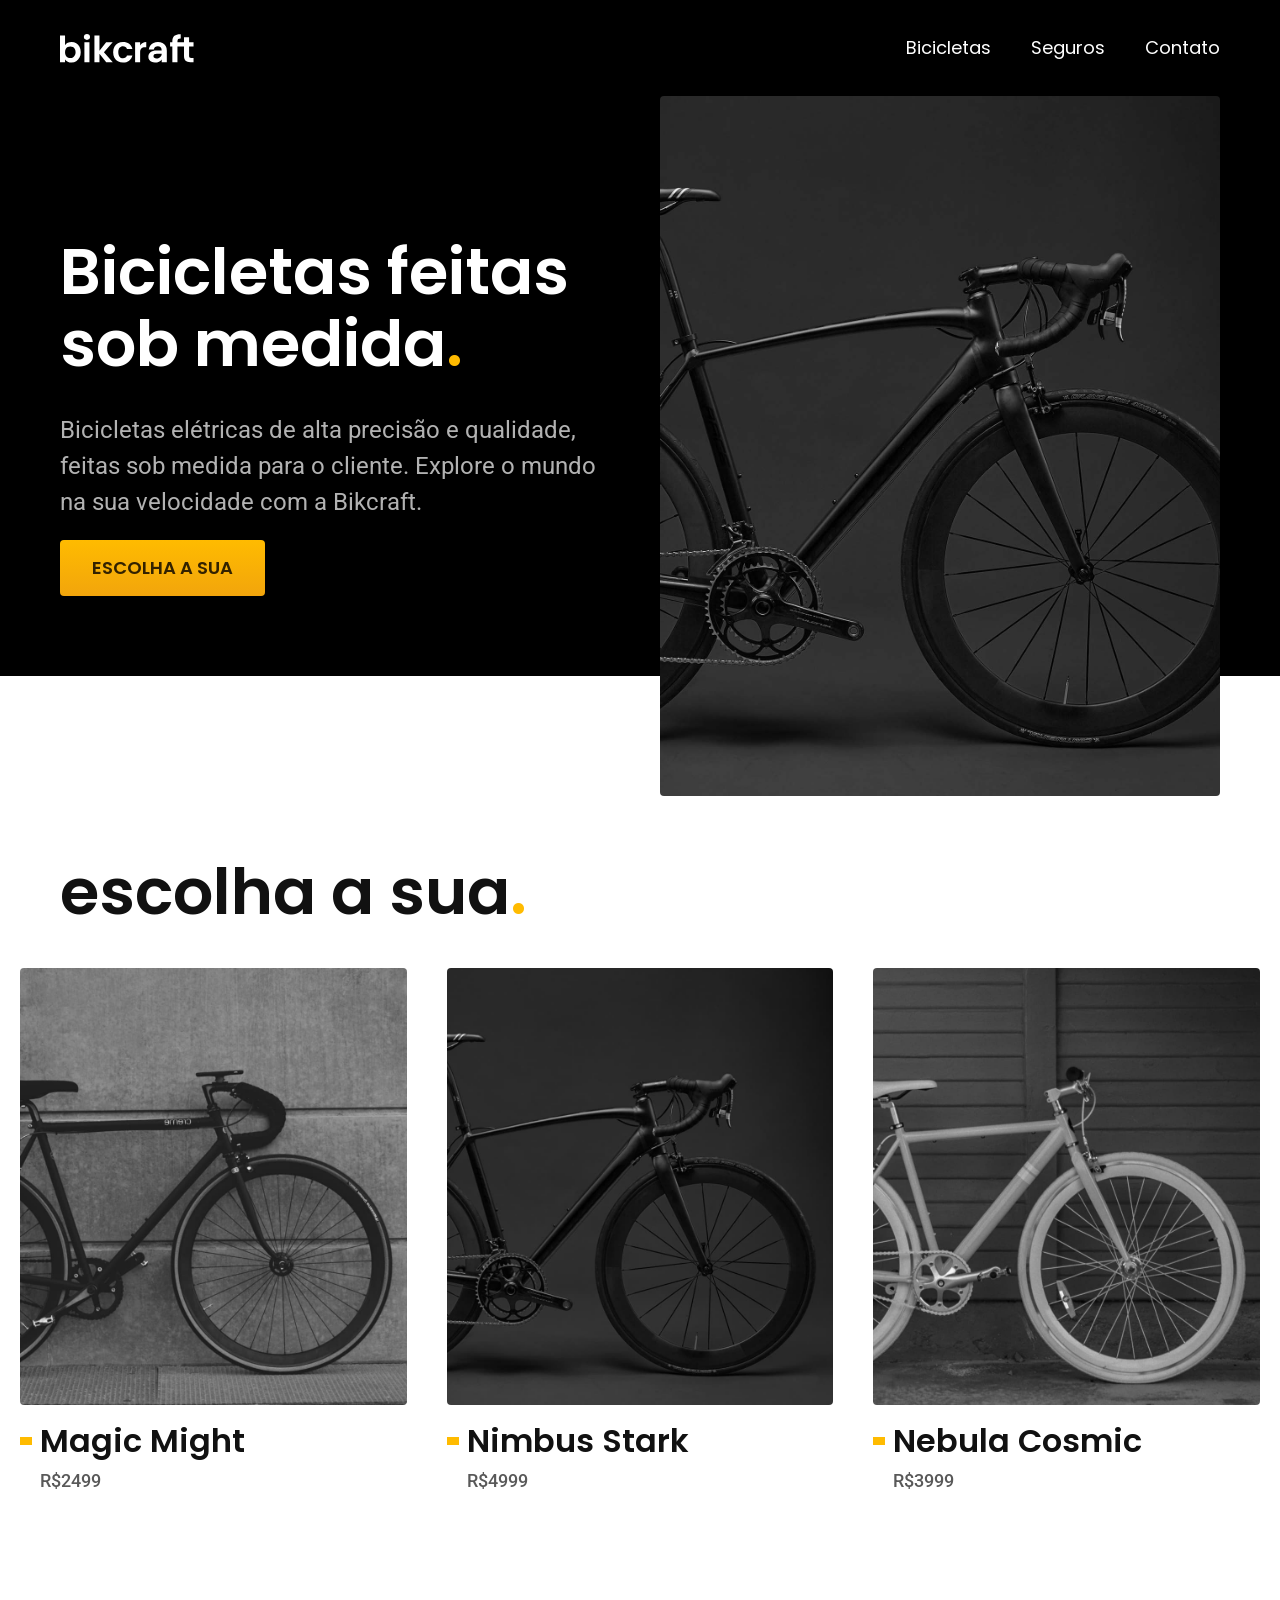
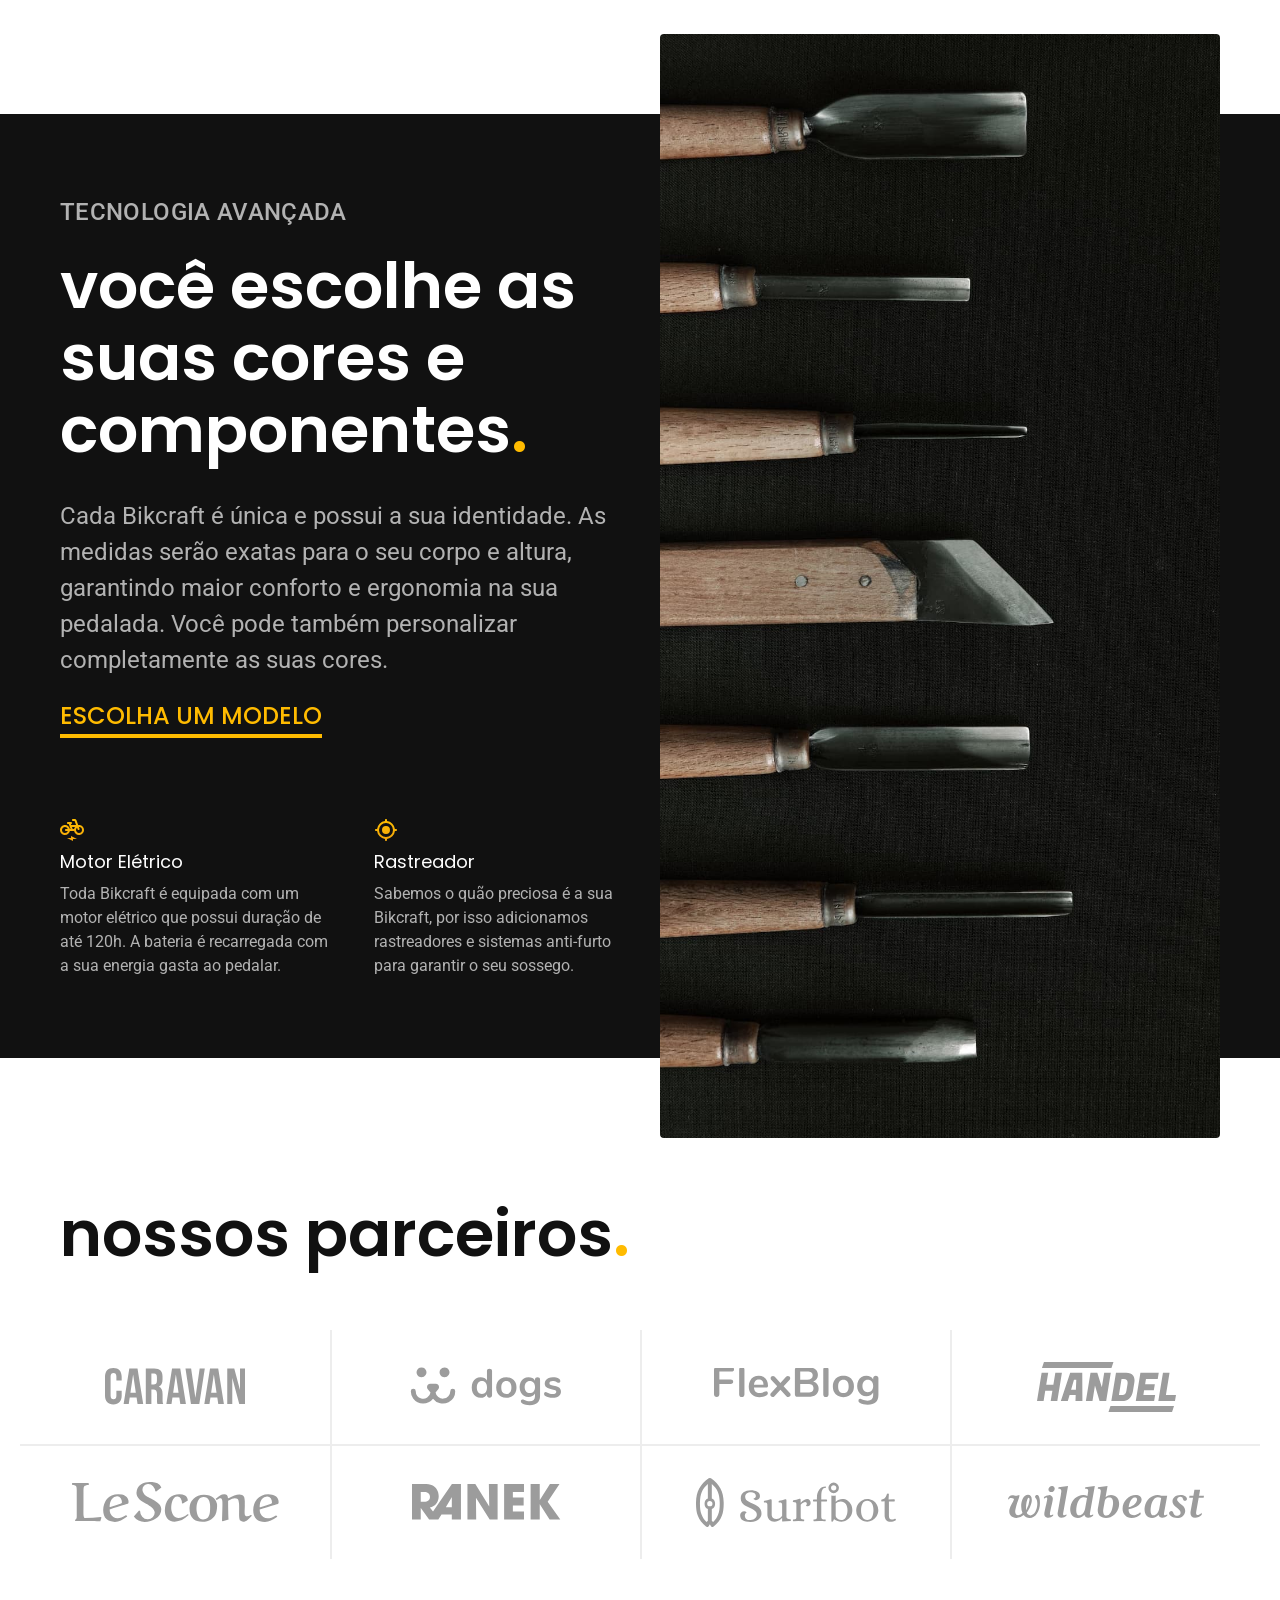
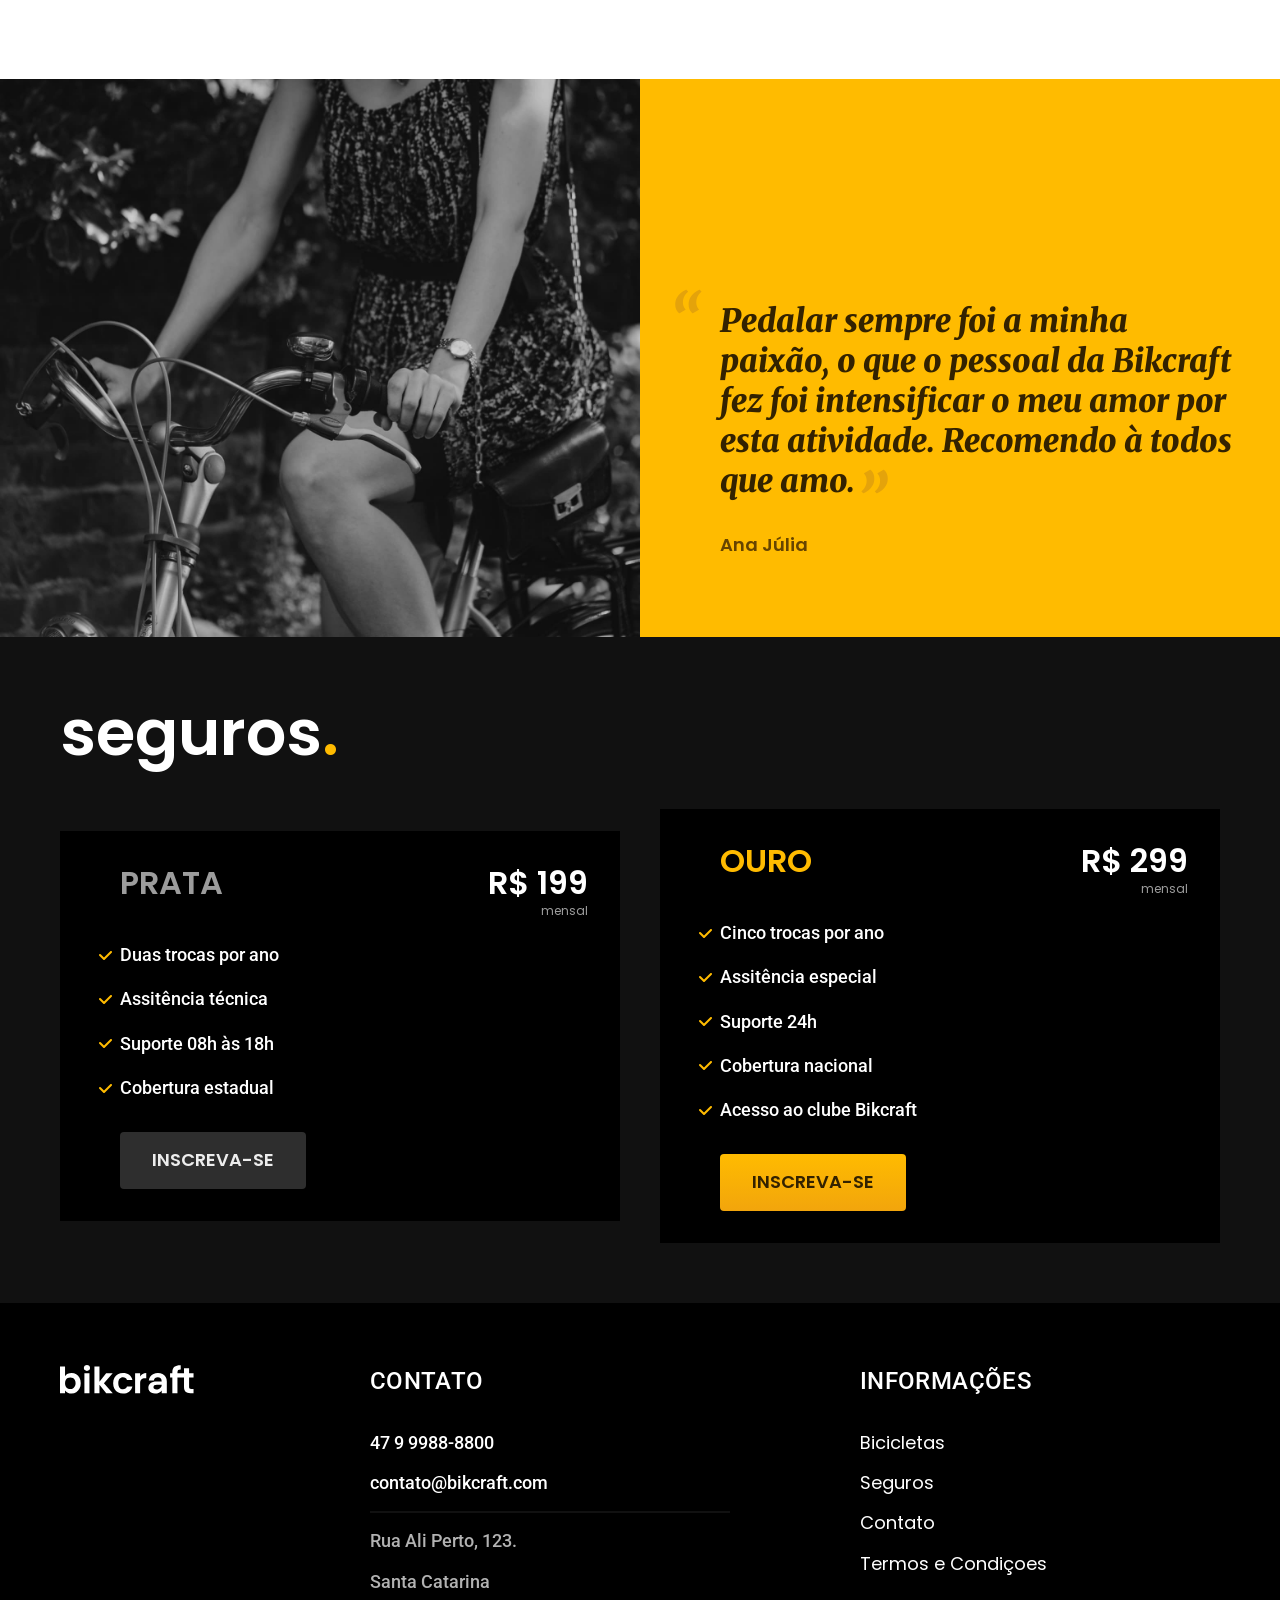
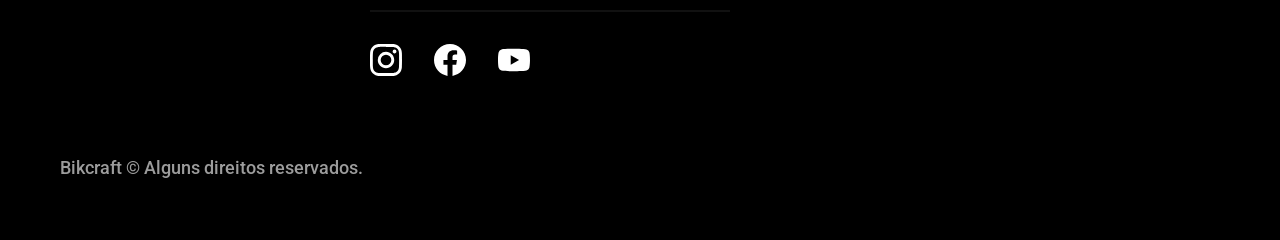
==== commit 0b1924a1: "adiciona seção termos e condição" ====
--- a/index.html
+++ b/index.html
@@ -228,5 +228,4 @@
   </footer>
 </body>
 
-</html>
-```+</html>
--- a/css/style.css
+++ b/css/style.css
@@ -19,3 +19,6 @@
 
 /* Seguros */
 @import "./seguros/seguros.css";
+
+/* Termos */
+@import "./termos/termos.css";
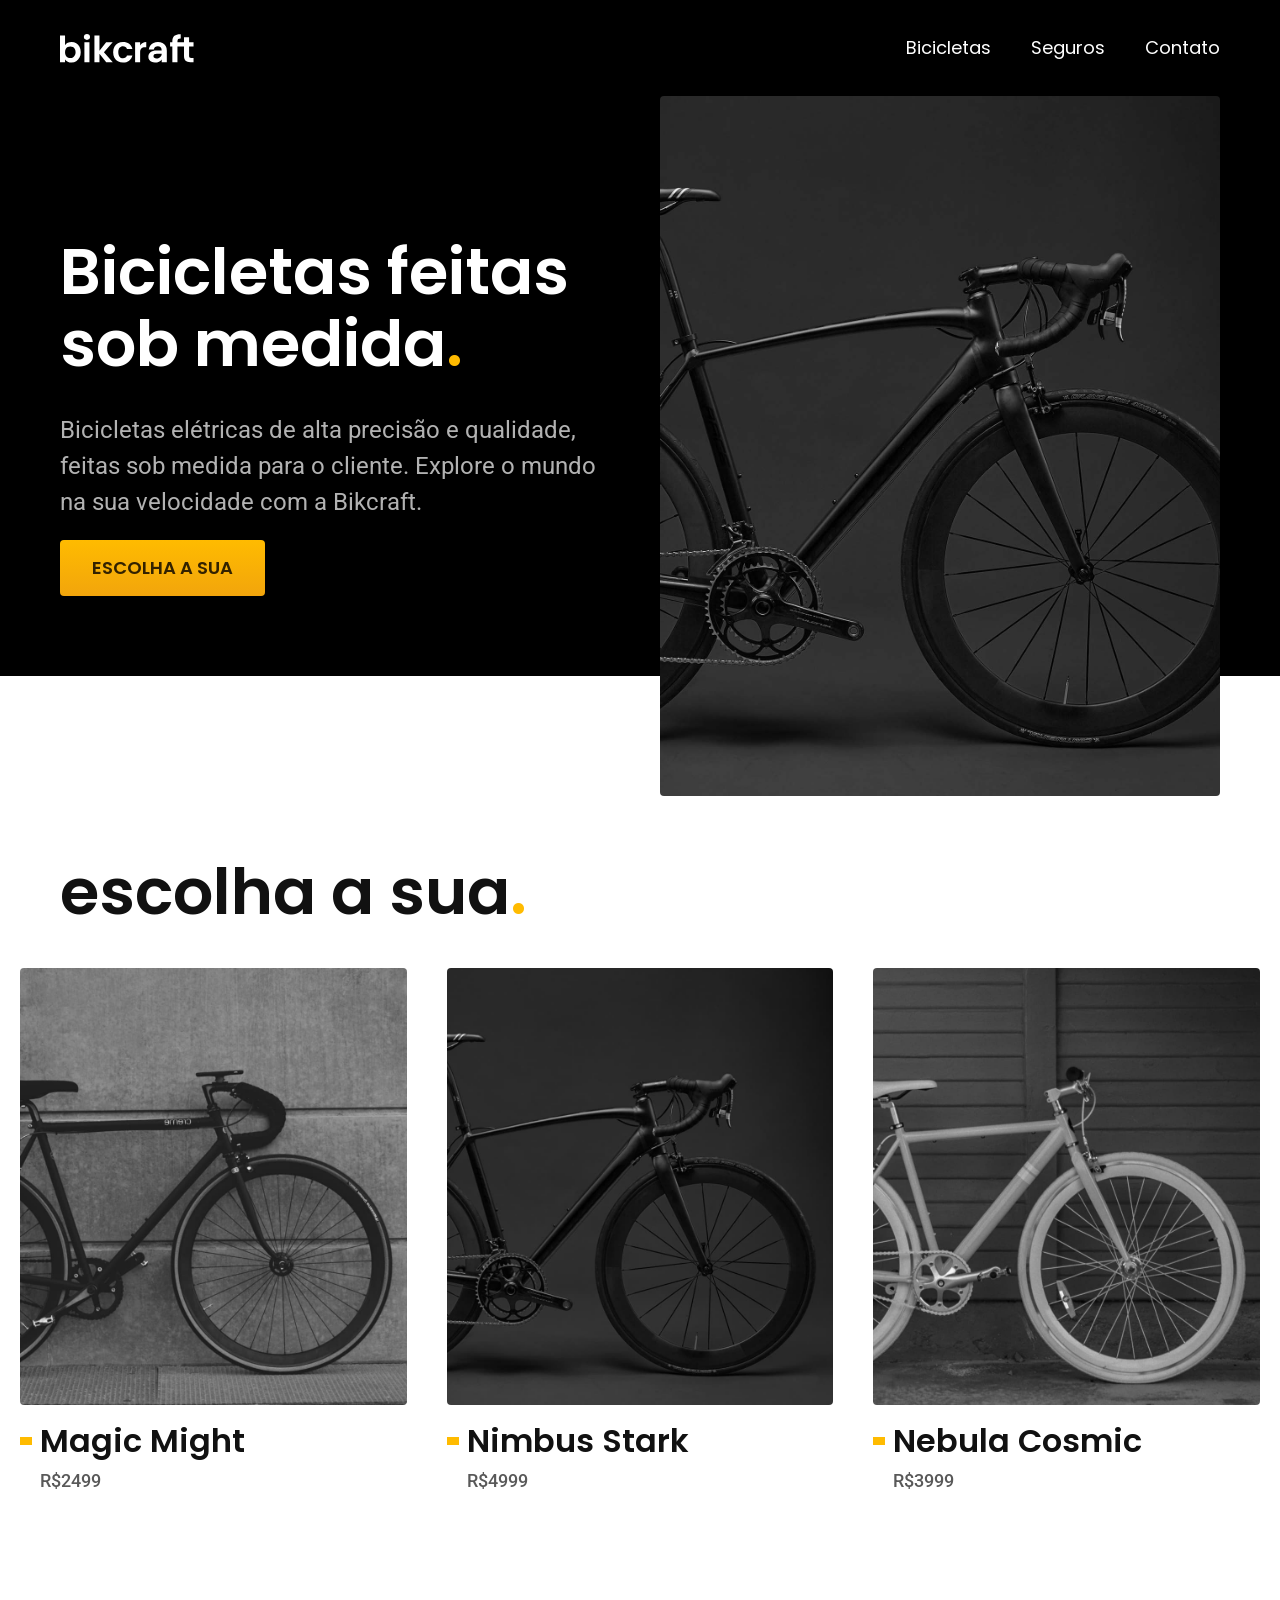
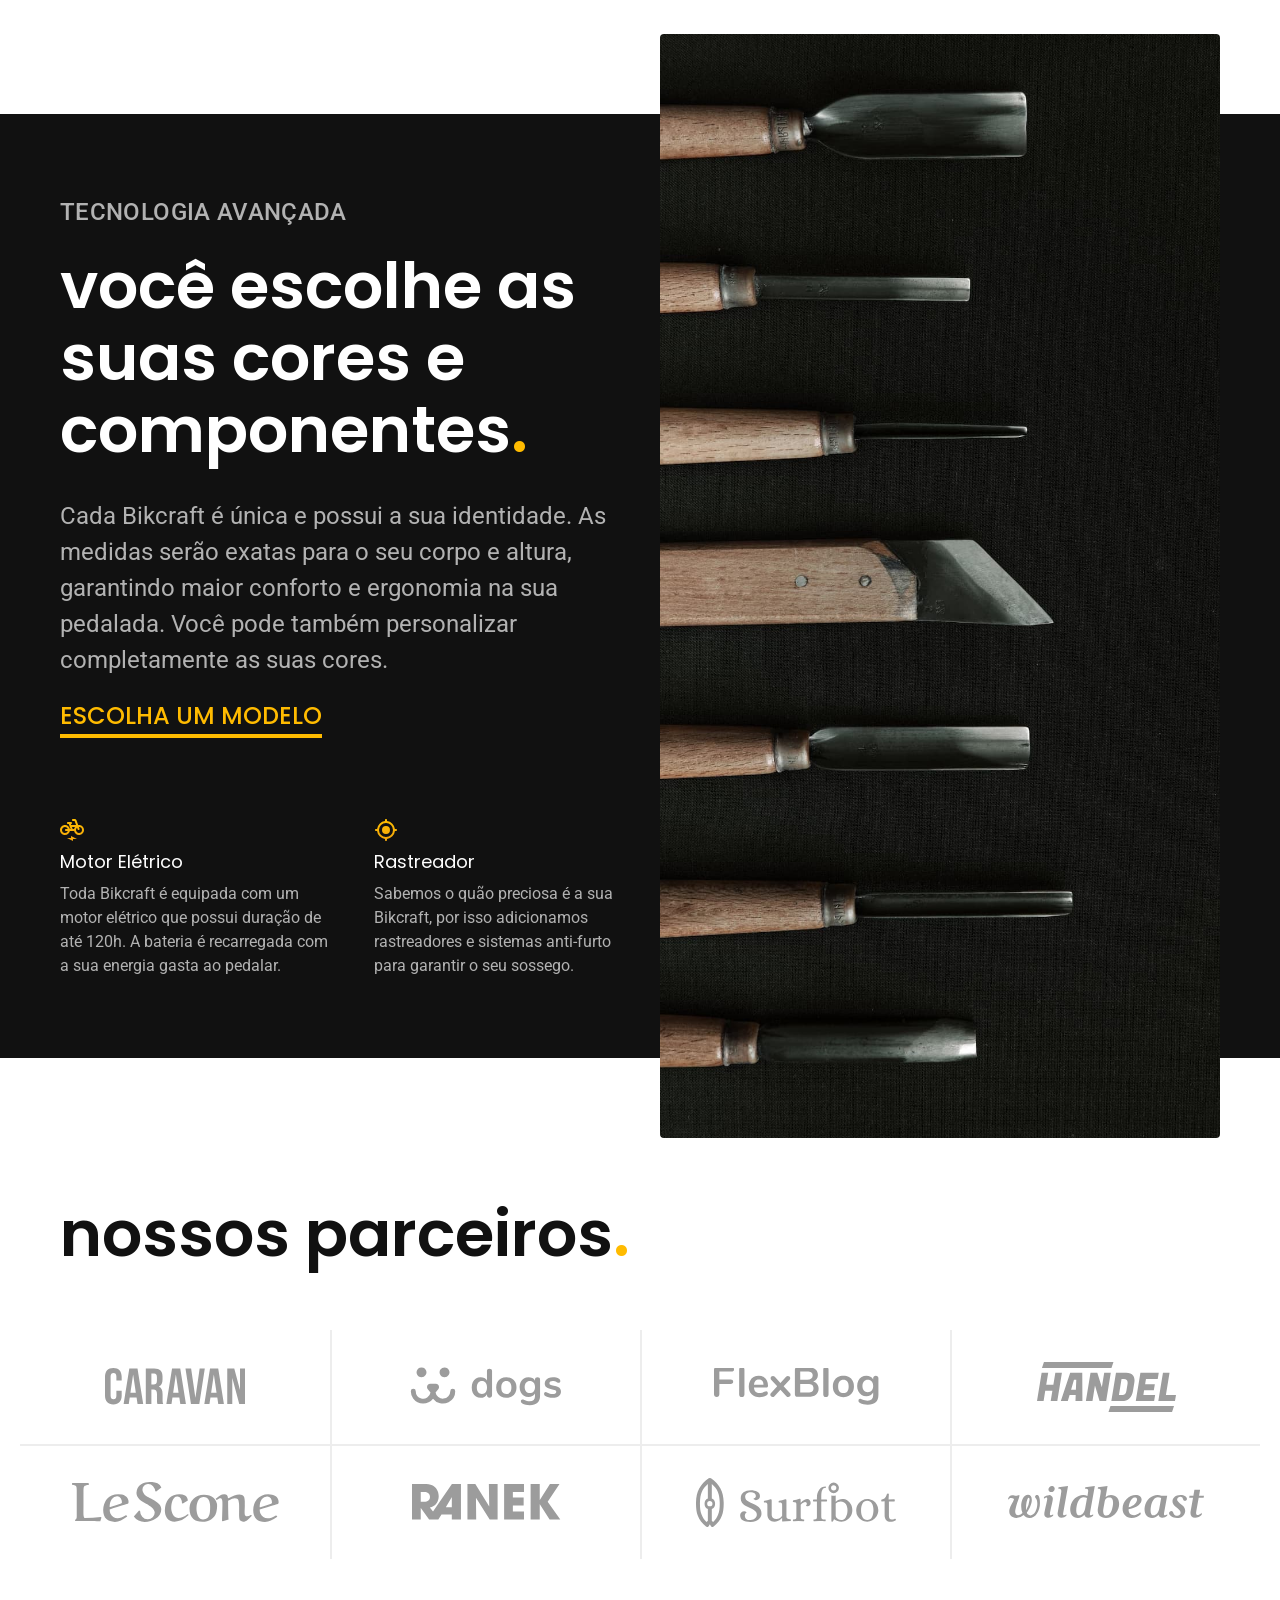
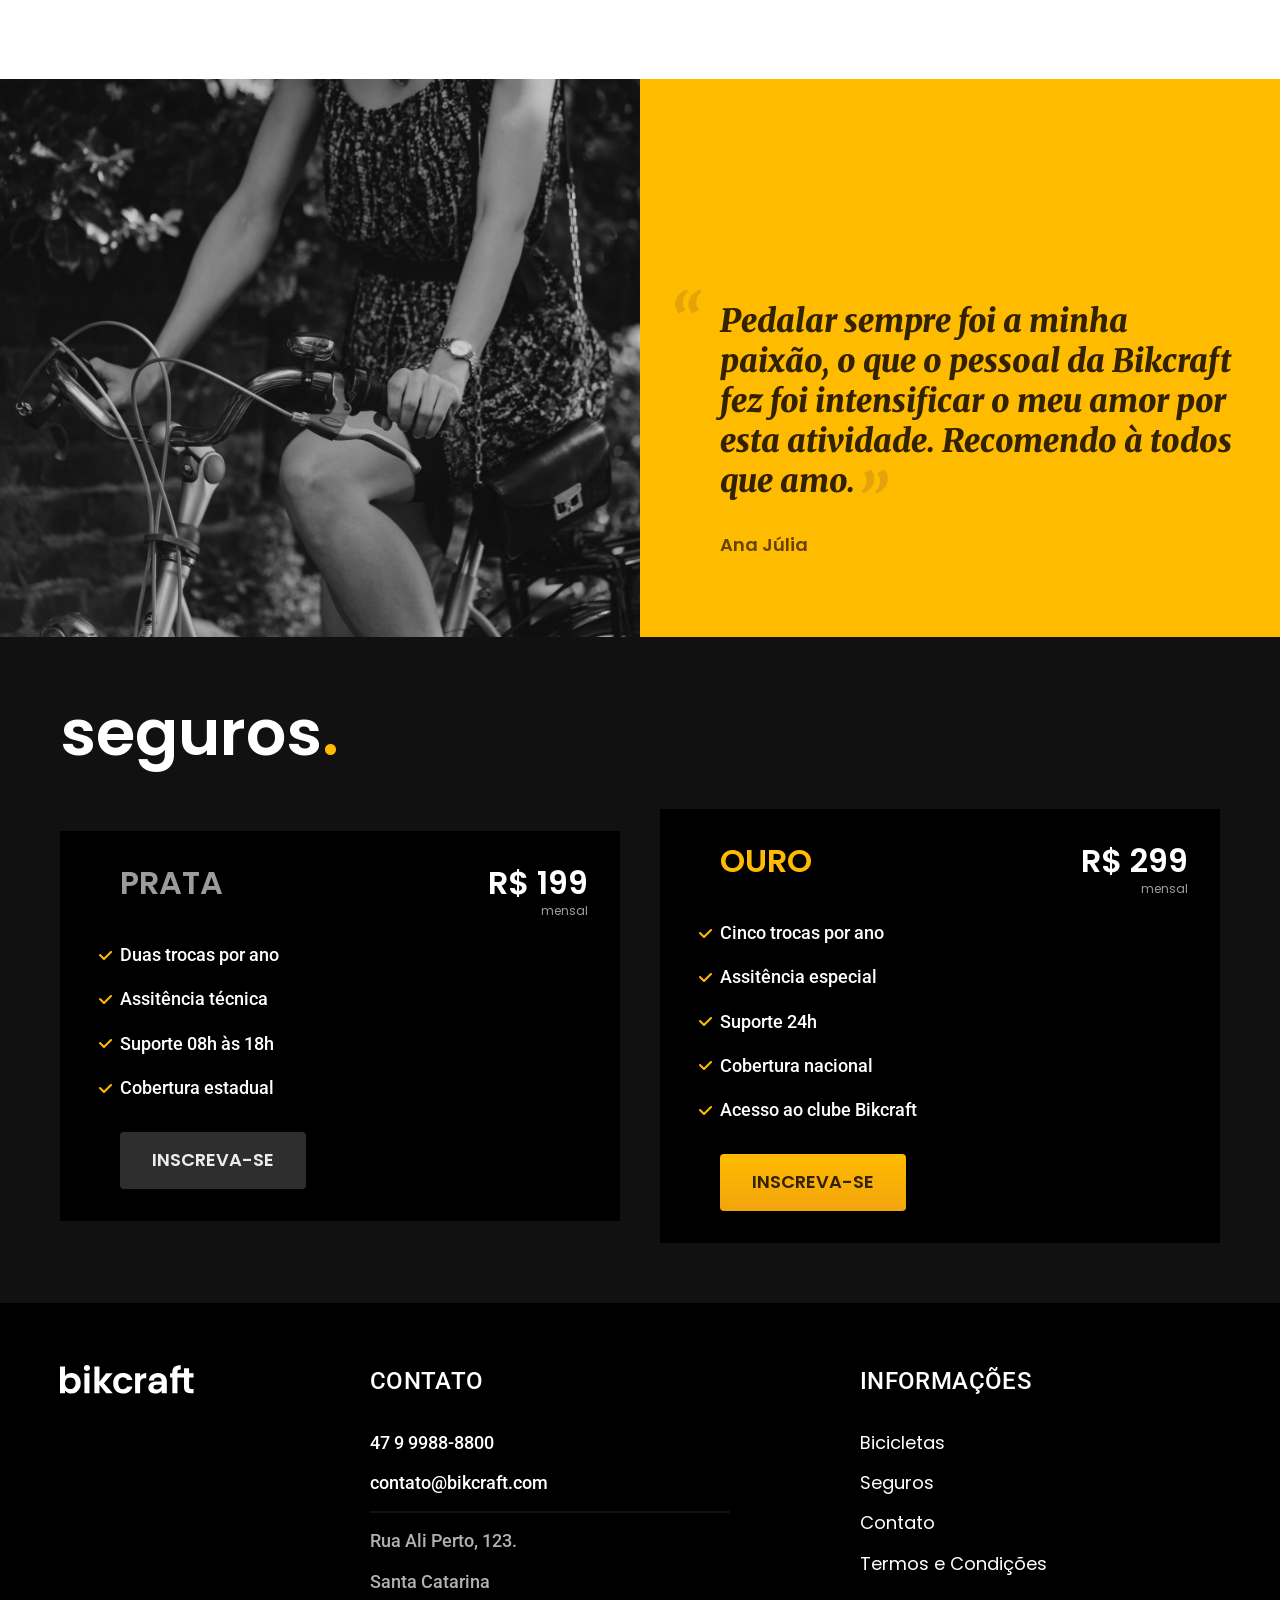
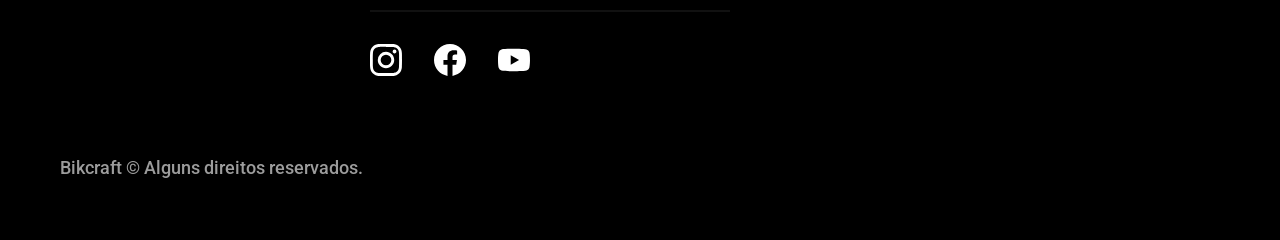
==== commit 6716122b: "correção de texto" ====
--- a/index.html
+++ b/index.html
@@ -218,7 +218,7 @@
             <li><a href="./bicicletas.html">Bicicletas</a></li>
             <li><a href="./seguros.html">Seguros</a></li>
             <li><a href="./contato.html">Contato</a></li>
-            <li><a href="./termos.html">Termos e Condiçoes</a></li>
+            <li><a href="./termos.html">Termos e Condições</a></li>
           </ul>
         </nav>
       </div>
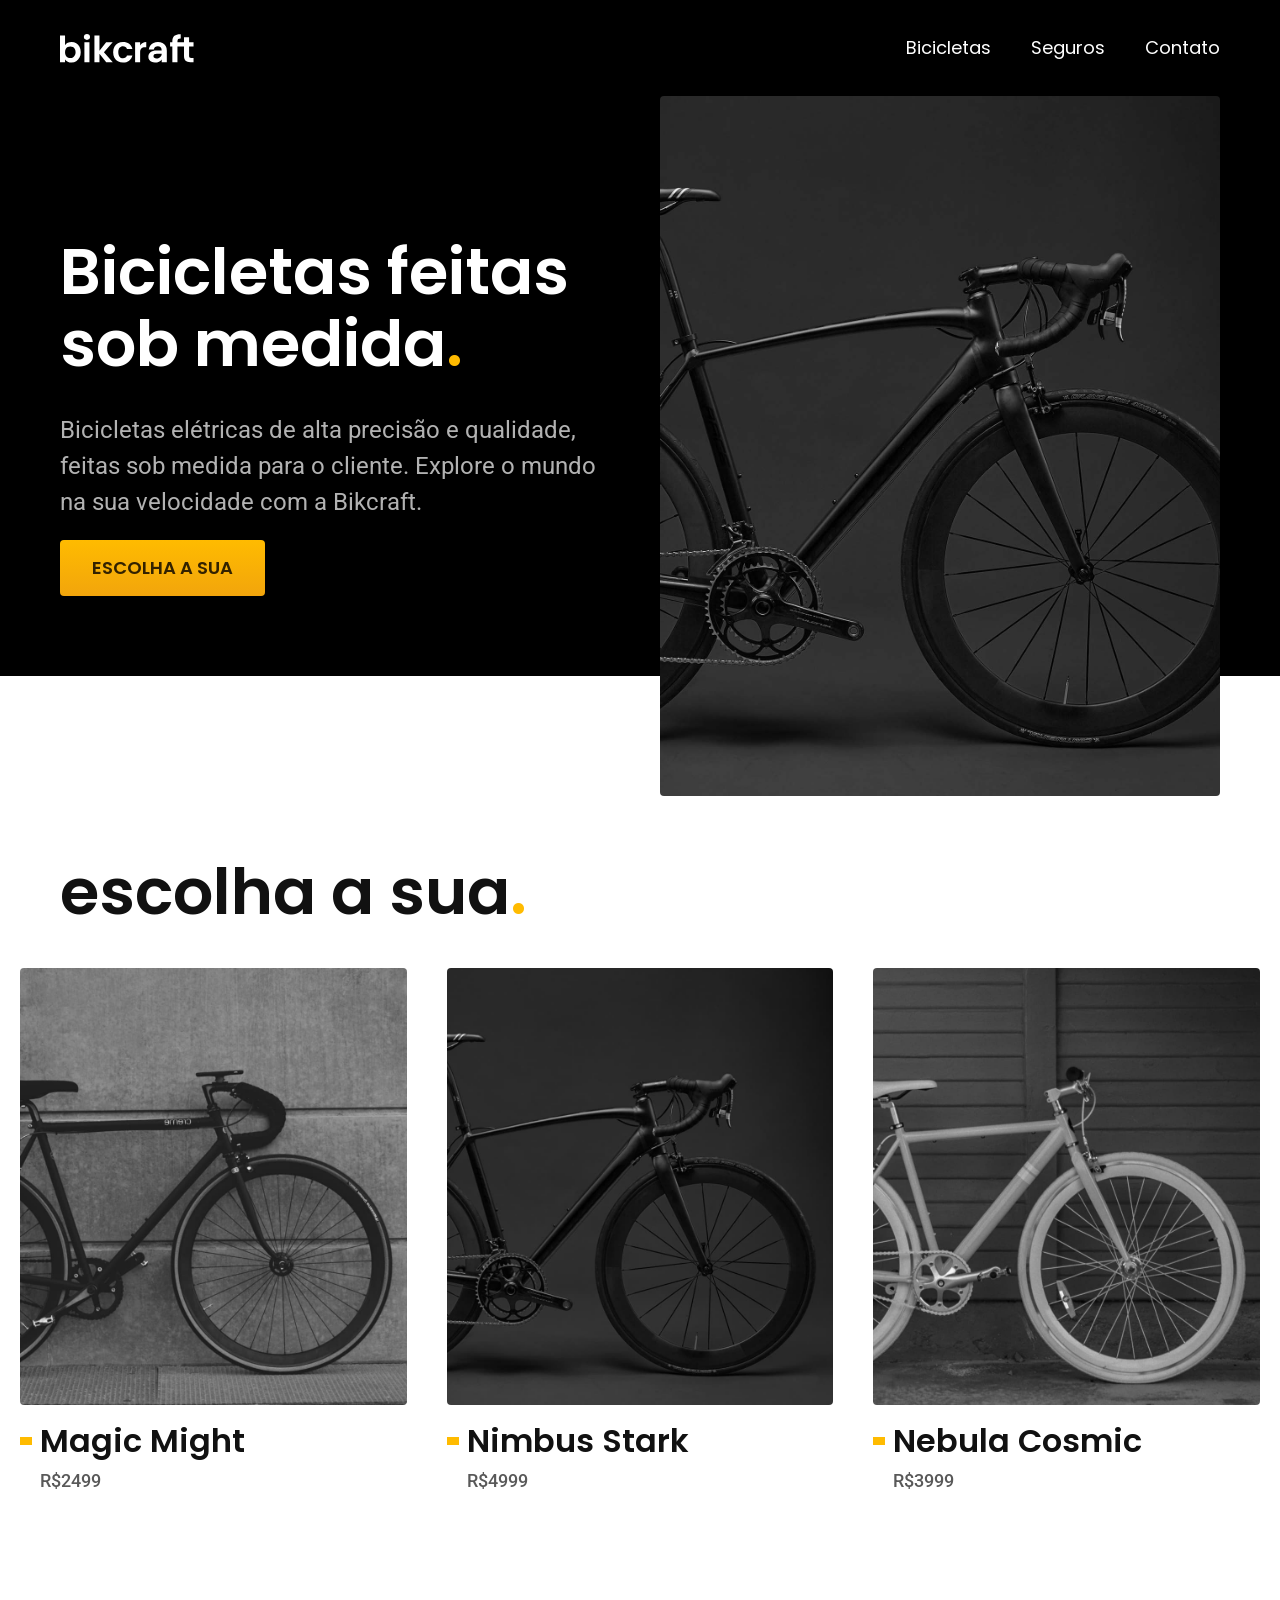
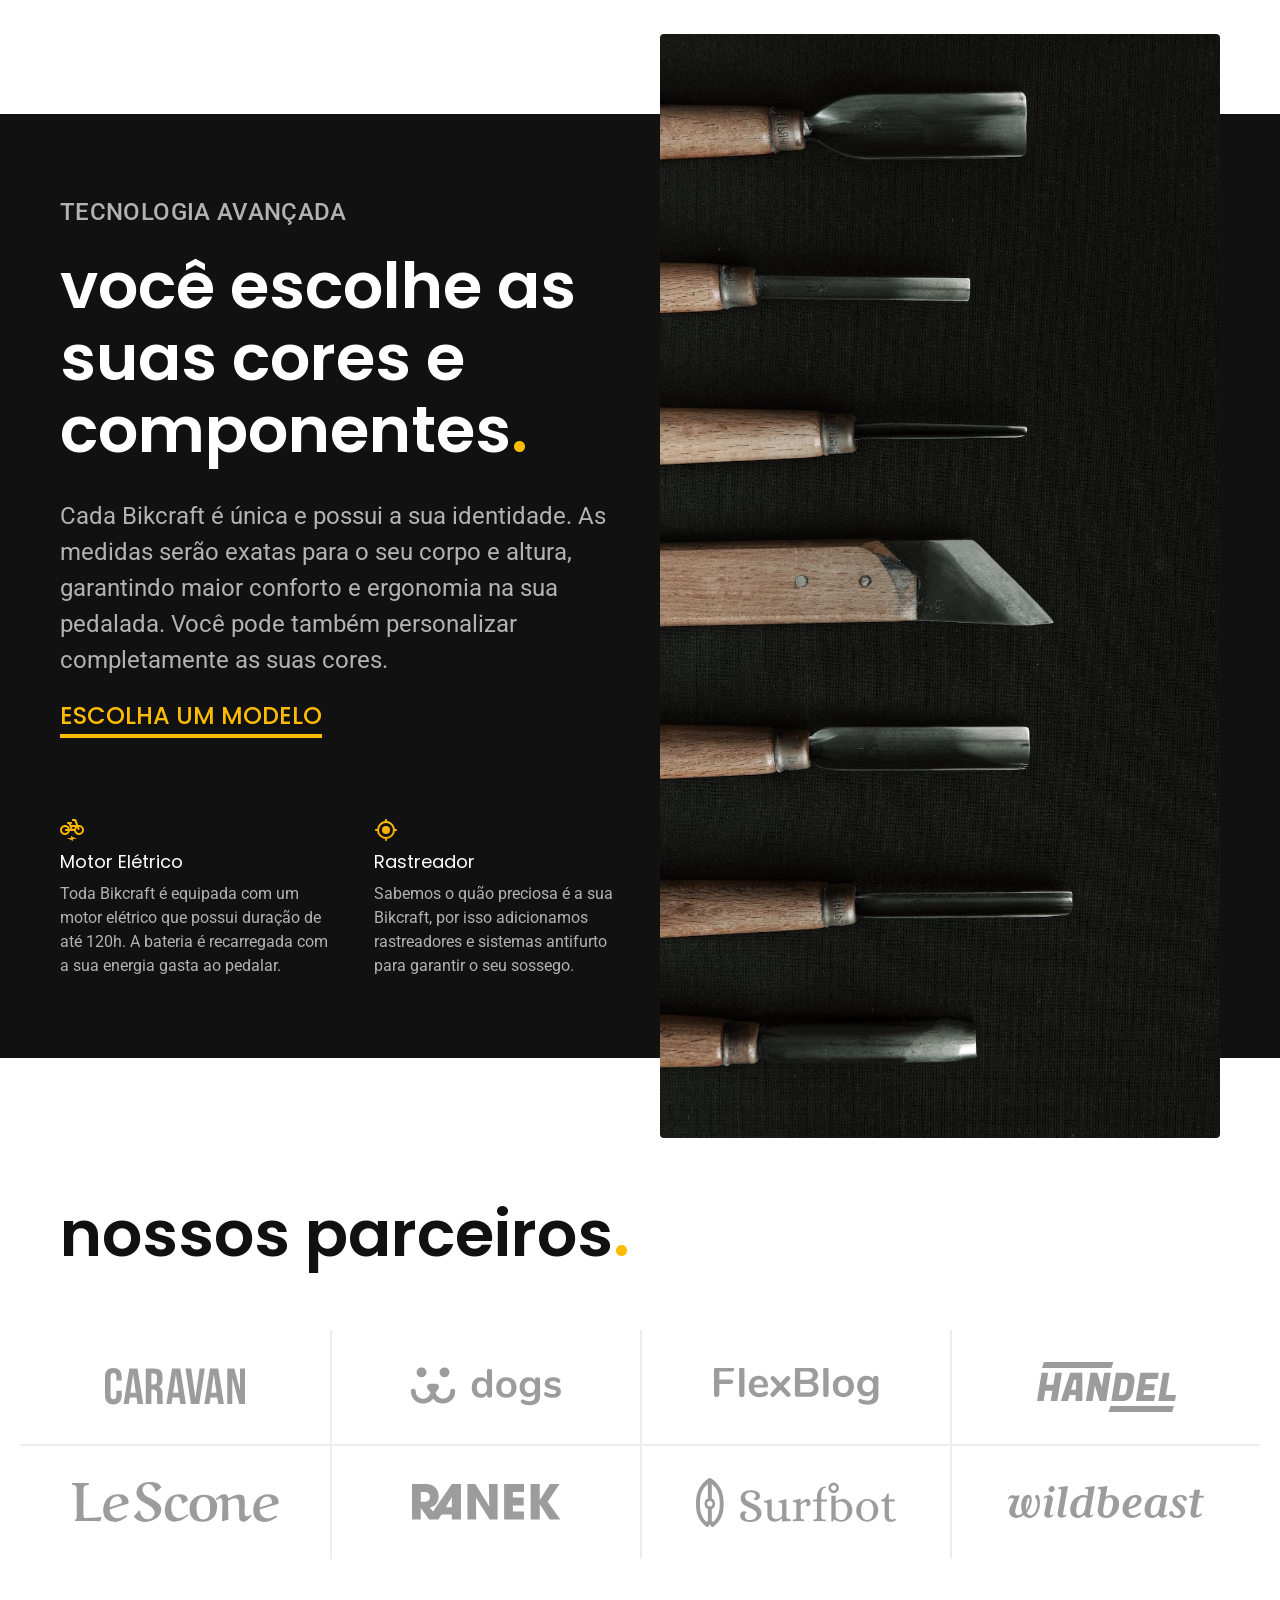
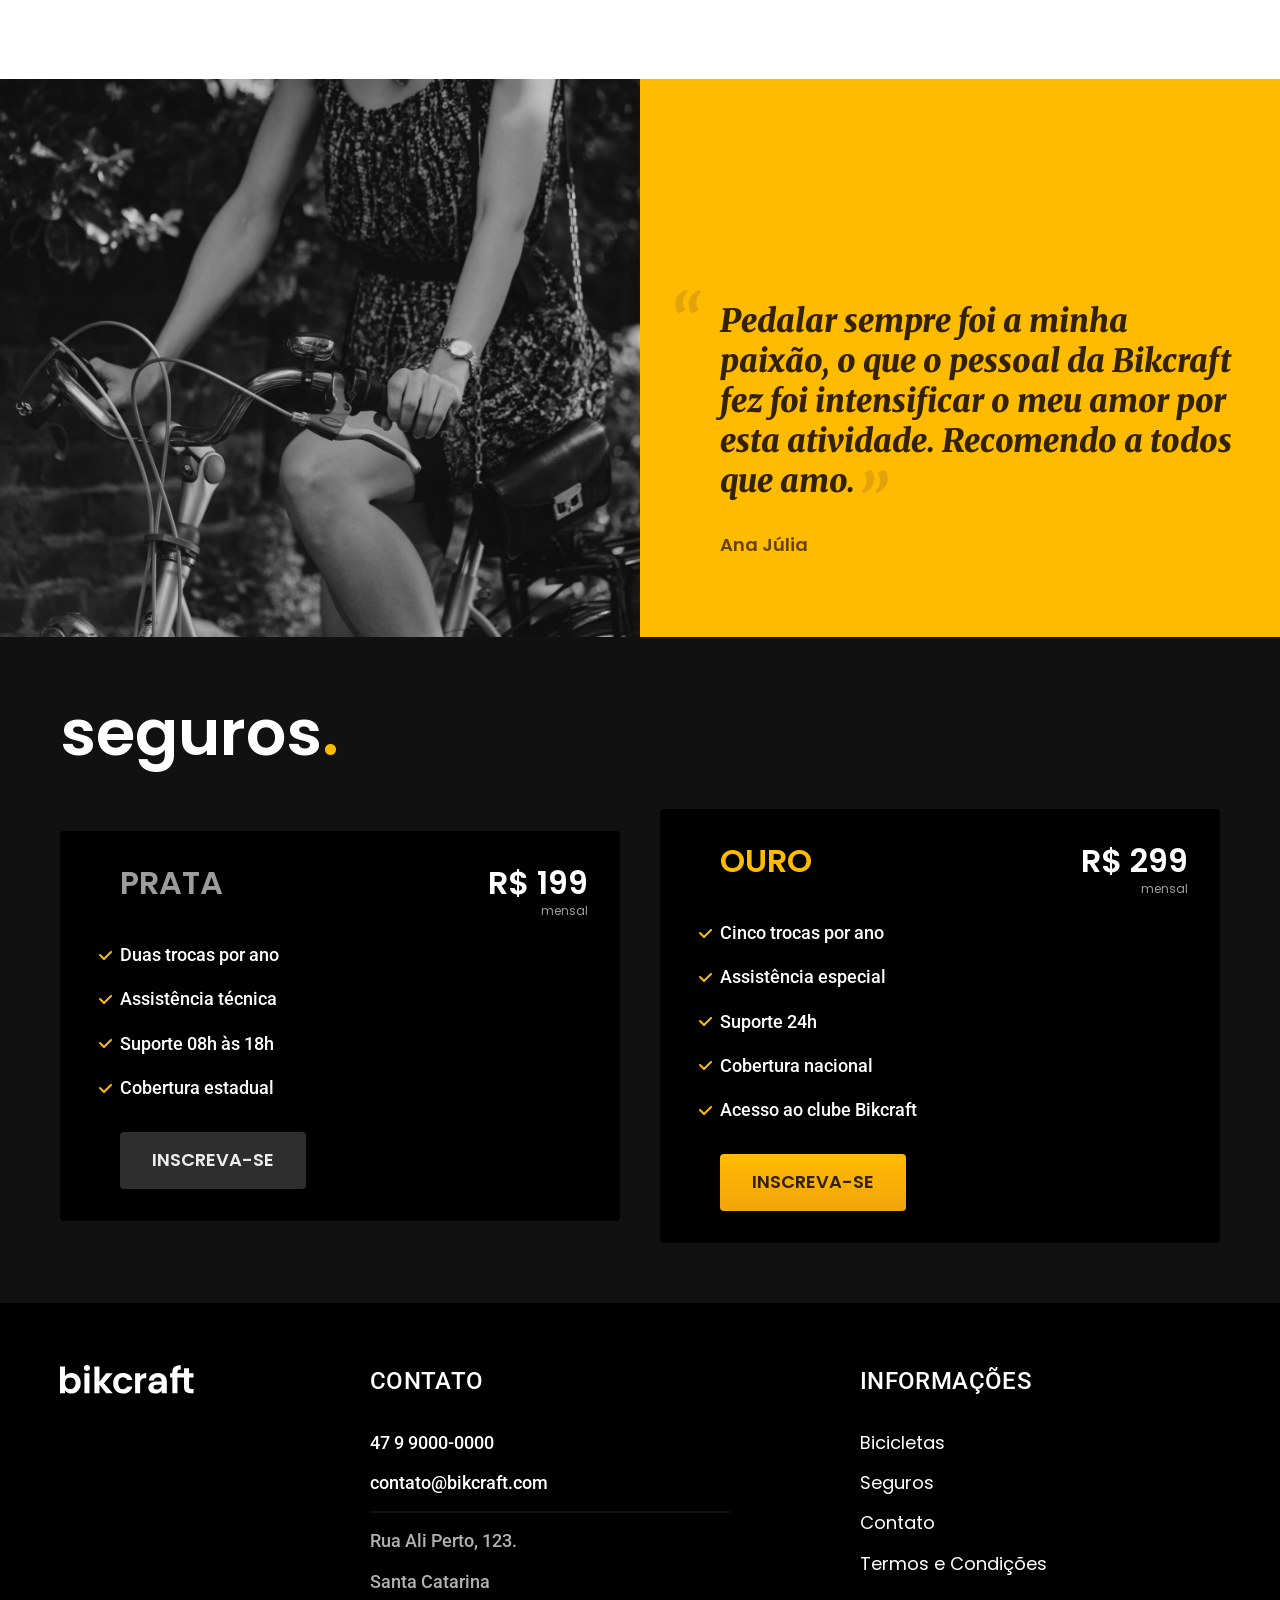
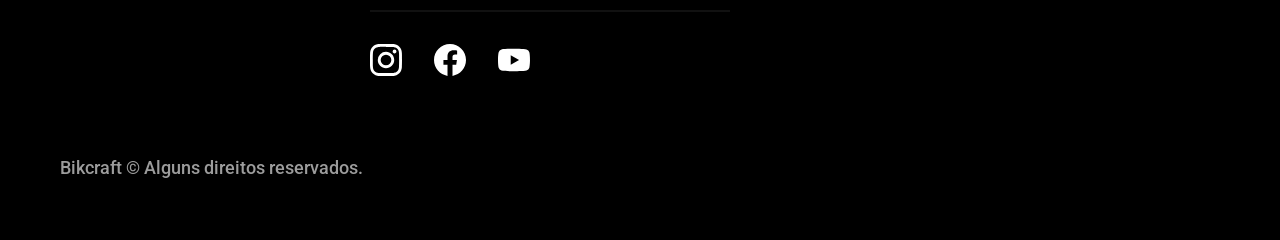
==== commit c9487d70: "adiciona secao seguros" ====
--- a/index.html
+++ b/index.html
@@ -1,231 +1,65 @@
 <!DOCTYPE html>
 <html lang="pt-br">
-
 <head>
   <meta charset="UTF-8">
   <meta name="viewport" content="width=device-width, initial-scale=1.0">
-  <title>Bikcraft - Bicicletas Elétricas</title>
+  <title>Bikcraft - Bicicletas Elétricas | Bikcraft</title>
   <meta name="description" content="Bicicletas elétricas de alta precisão e qualidade, feitas sob medida para o cliente. Explore o mundo na sua velocidade com a Bikcraft.">
-
   <link rel="stylesheet" href="./css/style.css">
-
   <link rel="preconnect" href="https://fonts.googleapis.com">
   <link rel="preconnect" href="https://fonts.gstatic.com" crossorigin>
   <link href="https://fonts.googleapis.com/css2?family=Merriweather:ital,opsz,wght@0,18..144,300..900;1,18..144,300..900&family=Poppins:ital,wght@0,100;0,200;0,300;0,400;0,500;0,600;0,700;0,800;0,900;1,100;1,200;1,300;1,400;1,500;1,600;1,700;1,800;1,900&family=Roboto:ital,wght@0,100..900;1,100..900&display=swap" rel="stylesheet">
 </head>
-
 <body>
-  <header class="header-bg">
-    <div class="header container">
-      <a href="./">
-        <img src="./img/bikcraft.svg" alt="Bikcraft">
-      </a>
-      <nav aria-label="primaria">
-        <ul class="header-menu font-1-m cor-0">
+<header class="header-bg">
+  <div class="header container">
+    <a href="./"><img src="./img/bikcraft.svg" alt="Bikcraft"></a>
+    <nav aria-label="primária">
+      <ul class="header-menu font-1-m cor-0">
+        <li><a href="./bicicletas.html">Bicicletas</a></li>
+        <li><a href="./seguros.html">Seguros</a></li>
+        <li><a href="./contato.html">Contato</a></li>
+      </ul>
+    </nav>
+  </div>
+</header>
+<main class="introducao-bg"><div class="introducao container"><div class="introducao-conteudo"><h1 class="font-1-xxl cor-0">Bicicletas feitas sob medida<span class="cor-p1">.</span></h1><p class="font-2-l cor-5">Bicicletas elétricas de alta precisão e qualidade, feitas sob medida para o cliente. Explore o mundo na sua velocidade com a Bikcraft.</p><a class="botao" href="./bicicletas.html">Escolha a sua</a></div><div><img src="./img/fotos/introducao.jpg" alt="Bicicleta preta."></div></div></main>
+<article class="bicicleta-lista"><h2 class="container font-1-xxl">escolha a sua<span class="cor-p1">.</span></h2><ul><li><a href="./bicicletas/magic.html"><img src="./img/bicicletas/magic-home.jpg" alt="Bicicleta Magic Might"><h3 class="font-1-xl">Magic Might</h3><span class="font-2-m cor-8">R$2499</span></a></li><li><a href="./bicicletas/nimbus.html"><img src="./img/bicicletas/nimbus-home.jpg" alt="Bicicleta Nimbus Stark"><h3 class="font-1-xl">Nimbus Stark</h3><span class="font-2-m cor-8">R$4999</span></a></li><li><a href="./bicicletas/nebula.html"><img src="./img/bicicletas/nebula-home.jpg" alt="Bicicleta Nebula Cosmic"><h3 class="font-1-xl">Nebula Cosmic</h3><span class="font-2-m cor-8">R$3999</span></a></li></ul></article>
+<article class="tecnologia-bg"><div class="tecnologia-container container"><div class="tecnologia-conteudo"><span class="font-2-l-b cor-5">Tecnologia Avançada</span><h2 class="font-1-xxl cor-0">você escolhe as suas cores e componentes<span class="cor-p1">.</span></h2><p class="font-2-l cor-5">Cada Bikcraft é única e possui a sua identidade. As medidas serão exatas para o seu corpo e altura, garantindo maior conforto e ergonomia na sua pedalada. Você pode também personalizar completamente as suas cores.</p><a class="link" href="./bicicletas.html">Escolha um modelo</a><div class="tecnologia-vantagens"><div><img src="./img/icones/eletrica.svg" alt=""><h3 class="font-1-m cor-0">Motor Elétrico</h3><p class="font-2-s cor-5">Toda Bikcraft é equipada com um motor elétrico que possui duração de até 120h. A bateria é recarregada com a sua energia gasta ao pedalar.</p></div><div><img src="./img/icones/rastreador.svg" alt=""><h3 class="font-1-m cor-0">Rastreador</h3><p class="font-2-s cor-5">Sabemos o quão preciosa é a sua Bikcraft, por isso adicionamos rastreadores e sistemas antifurto para garantir o seu sossego.</p></div></div></div><div class="tecnologia-imagem"><img src="./img/fotos/tecnologia.jpg" alt="Bicicleta Bikcraft"></div></div></article>
+<section class="parceiros" aria-label="Nossos Parceiros"><h2 class="container font-1-xxl">nossos parceiros<span class="cor-p1">.</span></h2><ul><li><img src="./img/parceiros/caravan.svg" alt="caravan"></li><li><img src="./img/parceiros/dogs.svg" alt="dogs"></li><li><img src="./img/parceiros/flexblog.svg" alt="flexblog"></li><li><img src="./img/parceiros/handel.svg" alt="handel"></li><li><img src="./img/parceiros/lescone.svg" alt="lescone"></li><li><img src="./img/parceiros/ranek.svg" alt="ranek"></li><li><img src="./img/parceiros/surfbot.svg" alt="surfbot"></li><li><img src="./img/parceiros/wildbeast.svg" alt="wildbeast"></li></ul></section>
+<section class="depoimento" aria-label="Depoimento"><div><img src="./img/fotos/depoimento.jpg" alt="Pessoa pedalando uma bicicleta Bikcraft"></div><div class="depoimento-conteudo"><blockquote class="font-1-xl cor-p5"><p>Pedalar sempre foi a minha paixão, o que o pessoal da Bikcraft fez foi intensificar o meu amor por esta atividade. Recomendo a todos que amo.</p></blockquote><span class="font-1-m-b cor-p4">Ana Júlia</span></div></section>
+<article class="seguros-bg"><div class="seguros container"><h2 class="font-1-xxl cor-0">seguros<span class="cor-p1">.</span></h2><div class="seguros-item"><h3 class="font-1-xl cor-6">PRATA</h3><span class="font-1-xl cor-0">R$ 199<span class="font-1-xs cor-6">mensal</span></span><ul class="font-2-m cor-0"><li>Duas trocas por ano</li><li>Assistência técnica</li><li>Suporte 08h às 18h</li><li>Cobertura estadual</li></ul><a class="botao secundario" href="./orcamento.html">Inscreva-se</a></div>
+<div class="seguros-item"><h3 class="font-1-xl cor-p1">OURO</h3><span class="font-1-xl cor-0">R$ 299<span class="font-1-xs cor-6">mensal</span></span><ul class="font-2-m cor-0"><li>Cinco trocas por ano</li><li>Assistência especial</li><li>Suporte 24h</li><li>Cobertura nacional</li><li>Acesso ao clube Bikcraft</li></ul><a class="botao" href="./orcamento.html">Inscreva-se</a></div></div></article>
+<footer class="footer-bg">
+  <div class="footer container">
+    <img src="./img/bikcraft.svg" alt="Bikcraft">
+    <div class="footer-contato">
+      <h3 class="font-2-l-b cor-0">Contato</h3>
+      <ul class="font-2-m cor-5">
+        <li><a href="tel:+5547990000000">47 9 9000-0000</a></li>
+        <li><a href="mailto:contato@bikcraft.com">contato@bikcraft.com</a></li>
+        <li>Rua Ali Perto, 123.</li>
+        <li>Santa Catarina</li>
+      </ul>
+      <div class="footer-redes">
+        <a href="./"><img src="./img/redes/instagram.svg" alt="Instagram"></a>
+        <a href="./"><img src="./img/redes/facebook.svg" alt="Facebook"></a>
+        <a href="./"><img src="./img/redes/youtube.svg" alt="Youtube"></a>
+      </div>
+    </div>
+    <div class="footer-informacoes">
+      <h3 class="font-2-l-b cor-0">Informações</h3>
+      <nav aria-label="informações">
+        <ul class="font-1-m cor-5">
           <li><a href="./bicicletas.html">Bicicletas</a></li>
           <li><a href="./seguros.html">Seguros</a></li>
           <li><a href="./contato.html">Contato</a></li>
+          <li><a href="./termos.html">Termos e Condições</a></li>
         </ul>
       </nav>
     </div>
-  </header>
-
-  <main class="introducao-bg">
-    <div class="introducao container">
-      <div class="introducao-conteudo">
-        <h1 class="font-1-xxl cor-0">
-          Bicicletas feitas sob medida<span class="cor-p1">.</span>
-        </h1>
-        <p class="font-2-l cor-5">
-          Bicicletas elétricas de alta precisão e qualidade, feitas sob medida para o cliente. Explore o mundo na sua velocidade com a Bikcraft.
-        </p>
-        <a class="botao" href="./bicicletas.html">Escolha a sua</a>
-      </div>
-      <div>
-        <img src="./img/fotos/introducao.jpg" alt="Bicicleta preta.">
-      </div>
-    </div>
-  </main>
-
-  <article class="bicicleta-lista">
-    <h2 class="container font-1-xxl">
-      escolha a sua<span class="cor-p1">.</span>
-    </h2>
-    <ul>
-      <li>
-        <a href="./bicicletas/magic.html">
-          <img src="./img/bicicletas/magic-home.jpg" alt="Bicicleta preta">
-          <h3 class="font-1-xl">Magic Might</h3>
-          <span class="font-2-m cor-8">R$2499</span>
-        </a>
-      </li>
-      <li>
-        <a href="./bicicletas/nimbus.html">
-          <img src="./img/bicicletas/nimbus-home.jpg" alt="Bicicleta preta">
-          <h3 class="font-1-xl">Nimbus Stark</h3>
-          <span class="font-2-m cor-8">R$4999</span>
-        </a>
-      </li>
-      <li>
-        <a href="./bicicletas/nebula.html">
-          <img src="./img/bicicletas/nebula-home.jpg" alt="Bicicleta preta">
-          <h3 class="font-1-xl">Nebula Cosmic</h3>
-          <span class="font-2-m cor-8">R$3999</span>
-        </a>
-      </li>
-    </ul>
-  </article>
-
-  <article class="tecnologia-bg">
-    <div class="tecnologia-container container">
-      <div class="tecnologia-conteudo">
-        <span class="font-2-l-b cor-5">Tecnologia Avançada</span>
-        <h2 class="font-1-xxl cor-0">
-          você escolhe as suas cores e componentes<span class="cor-p1">.</span>
-        </h2>
-        <p class="font-2-l cor-5">
-          Cada Bikcraft é única e possui a sua identidade. As medidas serão exatas para o seu corpo e altura, garantindo maior conforto e ergonomia na sua pedalada. Você pode também personalizar completamente as suas cores.
-        </p>
-        <a class="link" href="./bicicletas.html">Escolha um modelo</a>
-
-        <div class="tecnologia-vantagens">
-          <div>
-            <img src="./img/icones/eletrica.svg" alt="">
-            <h3 class="font-1-m cor-0">Motor Elétrico</h3>
-            <p class="font-2-s cor-5">
-              Toda Bikcraft é equipada com um motor elétrico que possui duração de até 120h. A bateria é recarregada com a sua energia gasta ao pedalar.
-            </p>
-          </div>
-          <div>
-            <img src="./img/icones/rastreador.svg" alt="">
-            <h3 class="font-1-m cor-0">Rastreador</h3>
-            <p class="font-2-s cor-5">
-              Sabemos o quão preciosa é a sua Bikcraft, por isso adicionamos rastreadores e sistemas anti-furto para garantir o seu sossego.
-            </p>
-          </div>
-        </div>
-      </div>
-
-      <div class="tecnologia-imagem">
-        <img src="./img/fotos/tecnologia.jpg" alt="">
-      </div>
-    </div>
-  </article>
-
-  <section class="parceiros" aria-label="Nossos Parceiros">
-    <h2 class="container font-1-xxl">
-      nossos parceiros<span class="cor-p1">.</span>
-    </h2>
-    <ul>
-      <li><img src="./img/parceiros/caravan.svg" alt="caravan"></li>
-      <li><img src="./img/parceiros/dogs.svg" alt="dogs"></li>
-      <li><img src="./img/parceiros/flexblog.svg" alt="flexblog"></li>
-      <li><img src="./img/parceiros/handel.svg" alt="handel"></li>
-      <li><img src="./img/parceiros/lescone.svg" alt="lescone"></li>
-      <li><img src="./img/parceiros/ranek.svg" alt="ranek"></li>
-      <li><img src="./img/parceiros/surfbot.svg" alt="surfbot"></li>
-      <li><img src="./img/parceiros/wildbeast.svg" alt="wildbeast"></li>
-    </ul>
-  </section>
-
-  <section class="depoimento" aria-label="Depoimento">
-    <div>
-      <img src="./img/fotos/depoimento.jpg" alt="Pessoa pedalando uma bicicleta Bikcraft">
-    </div>
-    <div class="depoimento-conteudo">
-      <blockquote class="font-1-xl cor-p5">
-        <p>
-          Pedalar sempre foi a minha paixão, o que o pessoal da Bikcraft fez foi intensificar o meu amor por esta atividade. Recomendo à todos que amo.
-        </p>
-      </blockquote>
-      <span class="font-1-m-b cor-p4">Ana Júlia</span>
-    </div>
-  </section>
-
-  <article class="seguros-bg">
-    <div class="seguros container">
-      <h2 class="font-1-xxl cor-0">
-        seguros<span class="cor-p1">.</span>
-      </h2>
-
-      <div class="seguros-item">
-        <h3 class="font-1-xl cor-6">PRATA</h3>
-        <span class="font-1-xl cor-0">
-          R$ 199
-          <span class="font-1-xs cor-6">mensal</span>
-        </span>
-        <ul class="font-2-m cor-0">
-          <li>Duas trocas por ano</li>
-          <li>Assitência técnica</li>
-          <li>Suporte 08h às 18h</li>
-          <li>Cobertura estadual</li>
-        </ul>
-        <a class="botao secundario" href="./orcamento.html">
-          Inscreva-se
-        </a>
-      </div>
-
-      <div class="seguros-item">
-        <h3 class="font-1-xl cor-p1">OURO</h3>
-        <span class="font-1-xl cor-0">
-          R$ 299
-          <span class="font-1-xs cor-6">mensal</span>
-        </span>
-        <ul class="font-2-m cor-0">
-          <li>Cinco trocas por ano</li>
-          <li>Assitência especial</li>
-          <li>Suporte 24h</li>
-          <li>Cobertura nacional</li>
-          <li>Acesso ao clube Bikcraft</li>
-        </ul>
-        <a class="botao" href="./orcamento.html">
-          Inscreva-se
-        </a>
-      </div>
-    </div>
-  </article>
-
-  <footer class="footer-bg">
-    <div class="footer container">
-      <img src="./img/bikcraft.svg" alt="Bikcraft">
-
-      <div class="footer-contato">
-        <h3 class="font-2-l-b cor-0">Contato</h3>
-        <ul class="font-2-m cor-5">
-          <li><a href="tel:+5547999888800">47 9 9988-8800</a></li>
-          <li><a href="mailto:contato@bikcraft.com">contato@bikcraft.com</a></li>
-          <li>Rua Ali Perto, 123.</li>
-          <li>Santa Catarina</li>
-        </ul>
-
-        <div class="footer-redes">
-          <a href="./">
-            <img src="./img/redes/instagram.svg" alt="Instagram">
-          </a>
-          <a href="./">
-            <img src="./img/redes/facebook.svg" alt="Facebook">
-          </a>
-          <a href="./">
-            <img src="./img/redes/youtube.svg" alt="Youtube">
-          </a>
-        </div>
-      </div>
-
-      <div class="footer-informacoes">
-        <h3 class="font-2-l-b cor-0">Informações</h3>
-        <nav>
-          <ul class="font-1-m cor-5">
-            <li><a href="./bicicletas.html">Bicicletas</a></li>
-            <li><a href="./seguros.html">Seguros</a></li>
-            <li><a href="./contato.html">Contato</a></li>
-            <li><a href="./termos.html">Termos e Condições</a></li>
-          </ul>
-        </nav>
-      </div>
-
-      <p class="footer-copy font-2-m cor-6">Bikcraft © Alguns direitos reservados.</p>
-    </div>
-  </footer>
+    <p class="footer-copy font-2-m cor-6">Bikcraft © Alguns direitos reservados.</p>
+  </div>
+</footer>
 </body>
-
-</html>+</html>
--- a/css/style.css
+++ b/css/style.css
@@ -16,9 +16,17 @@
 
 /* Bicicletas */
 @import "./bicicletas/bicicleta-lista.css";
+@import "./bicicletas/bicicletas.css";
+@import "./bicicletas/seguro.css";
+
+
+/* Bicicleta */
+@import "./bicicleta/bicicleta.css";
 
 /* Seguros */
 @import "./seguros/seguros.css";
+@import "./seguros/vantagens.css";
+@import "./seguros/perguntas.css";
 
 /* Termos */
 @import "./termos/termos.css";
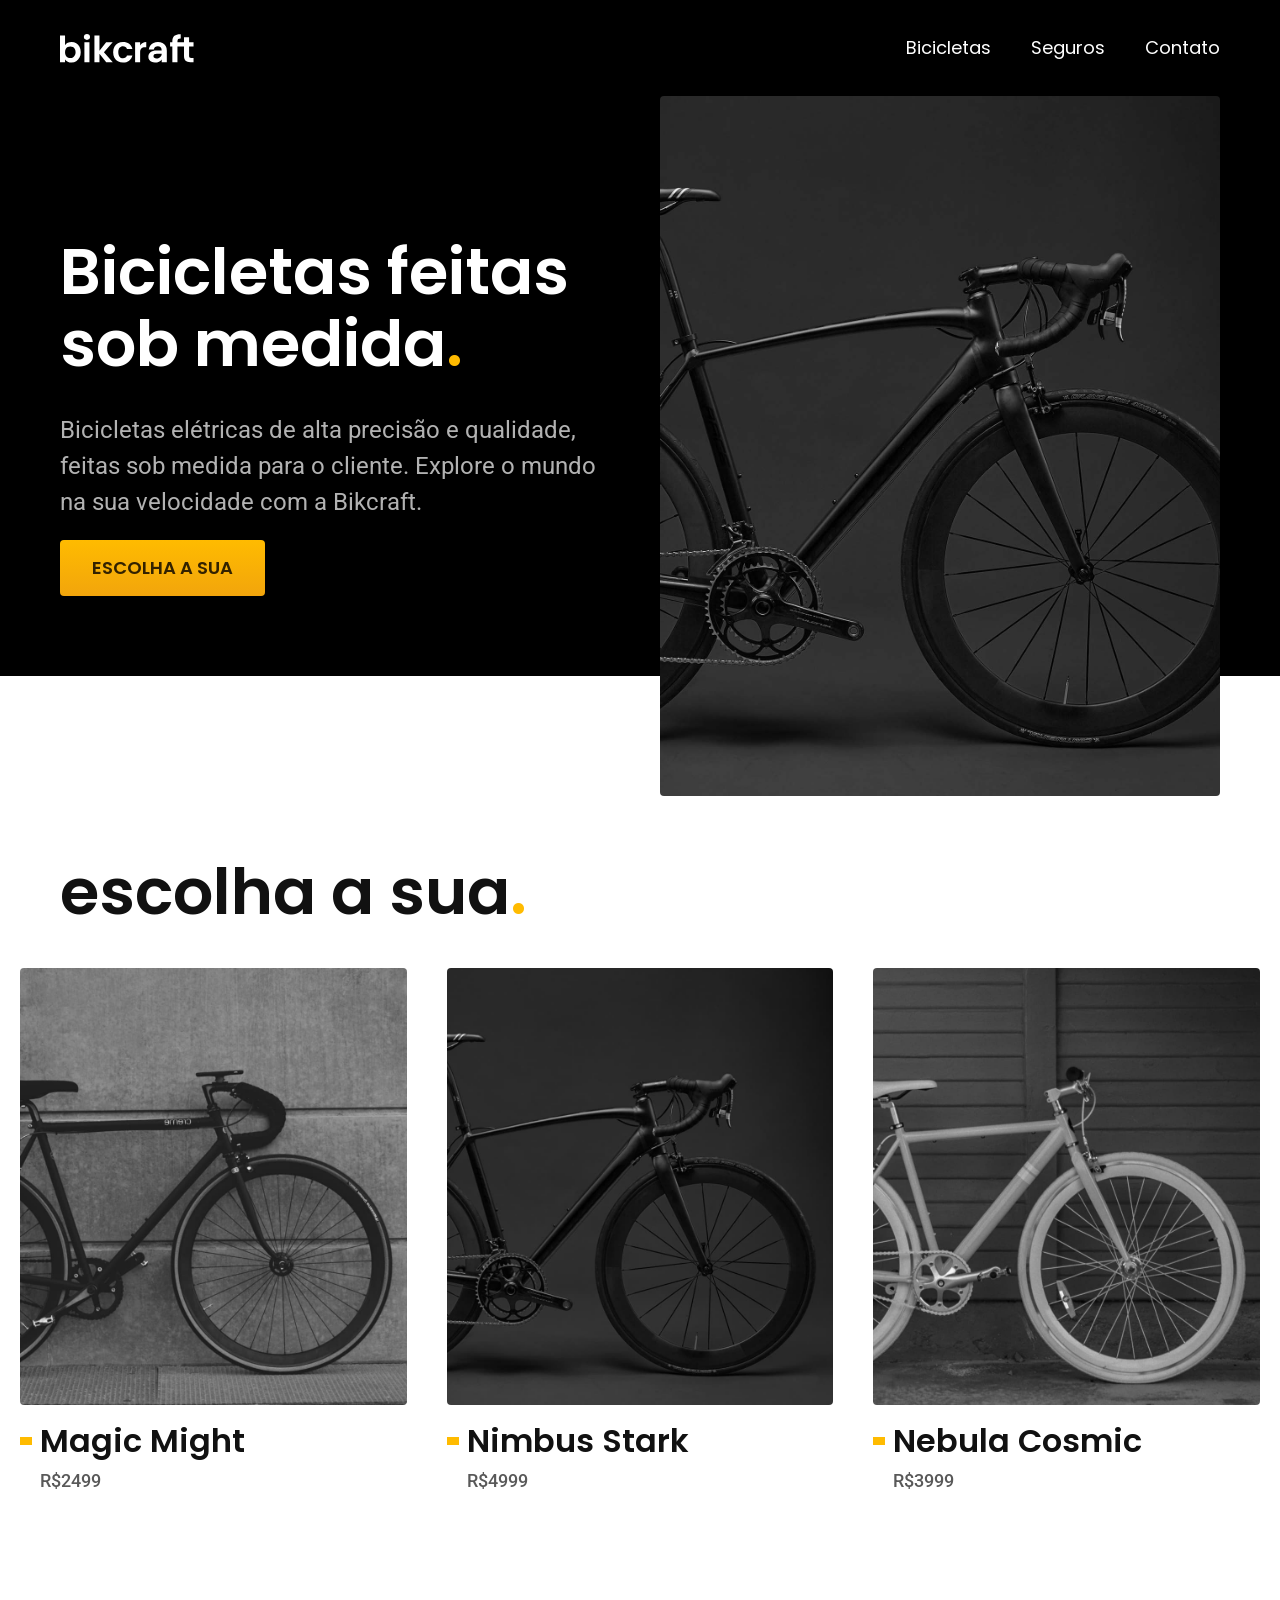
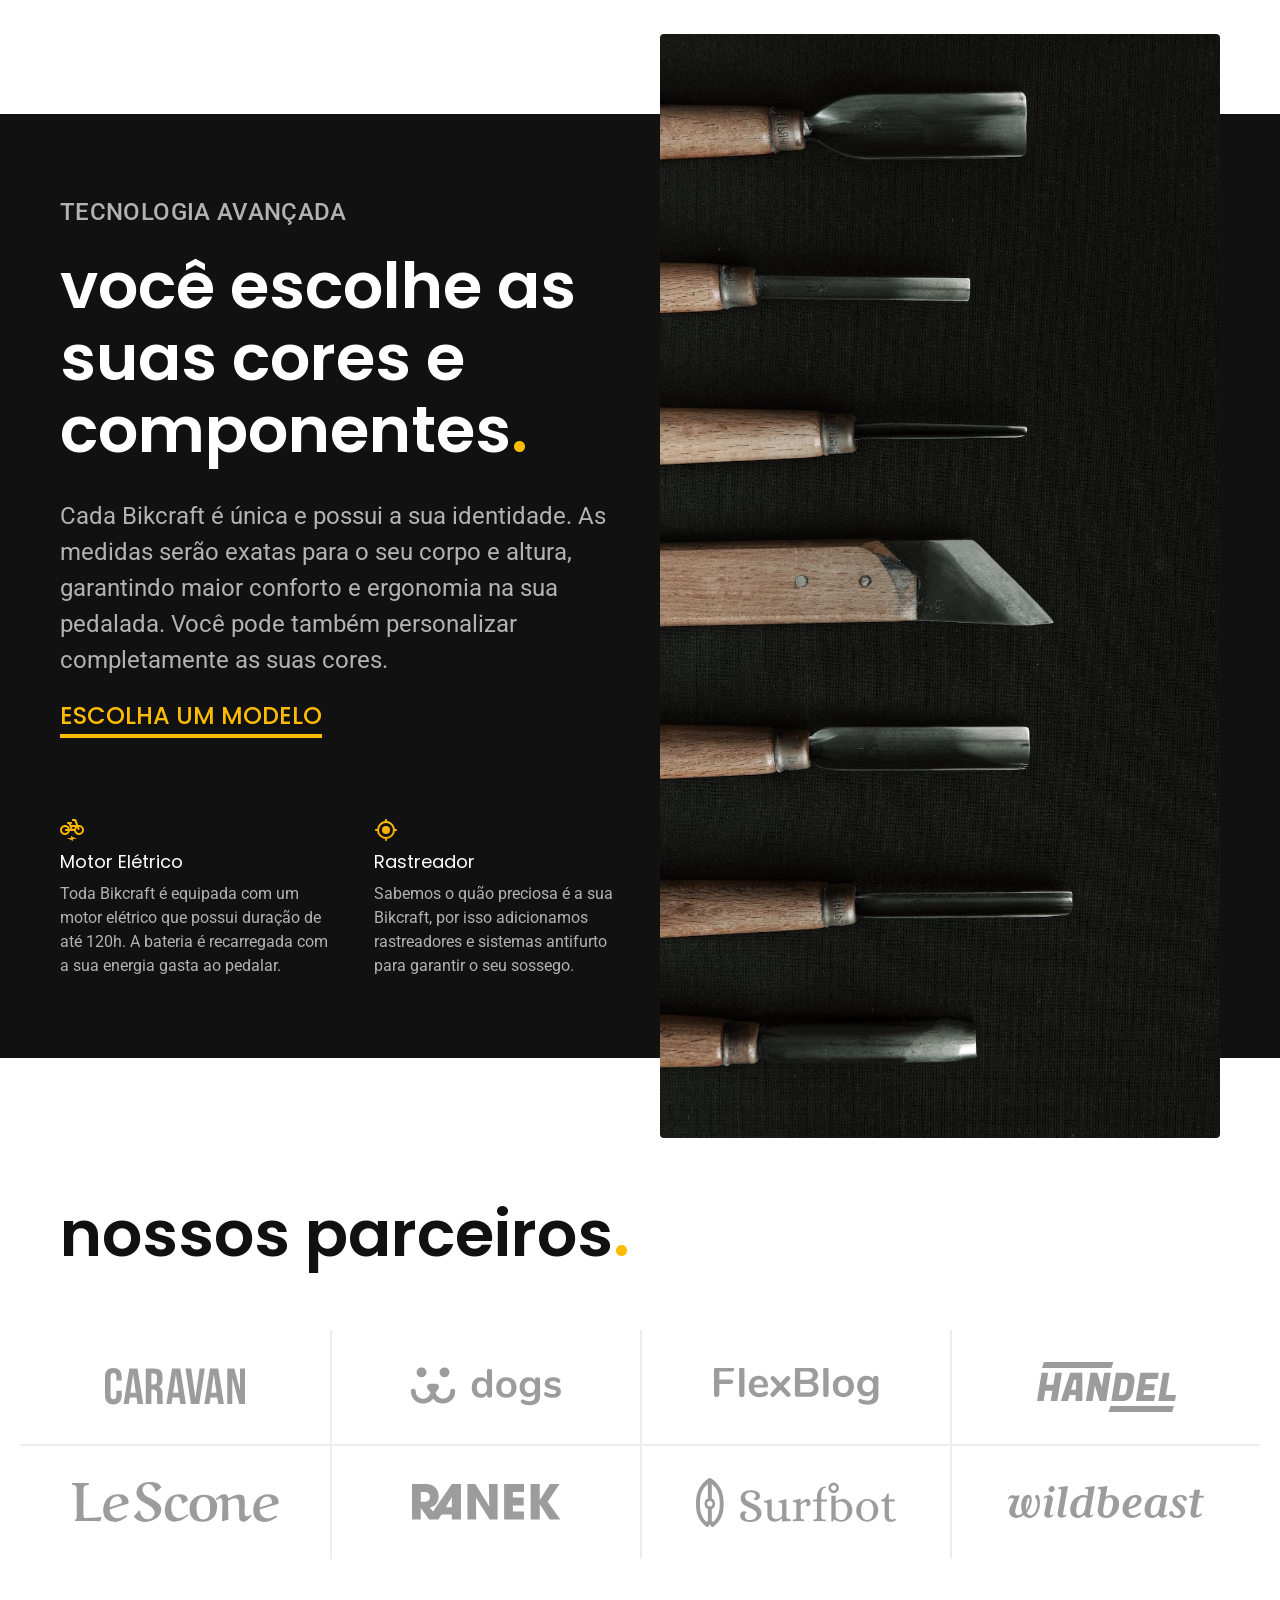
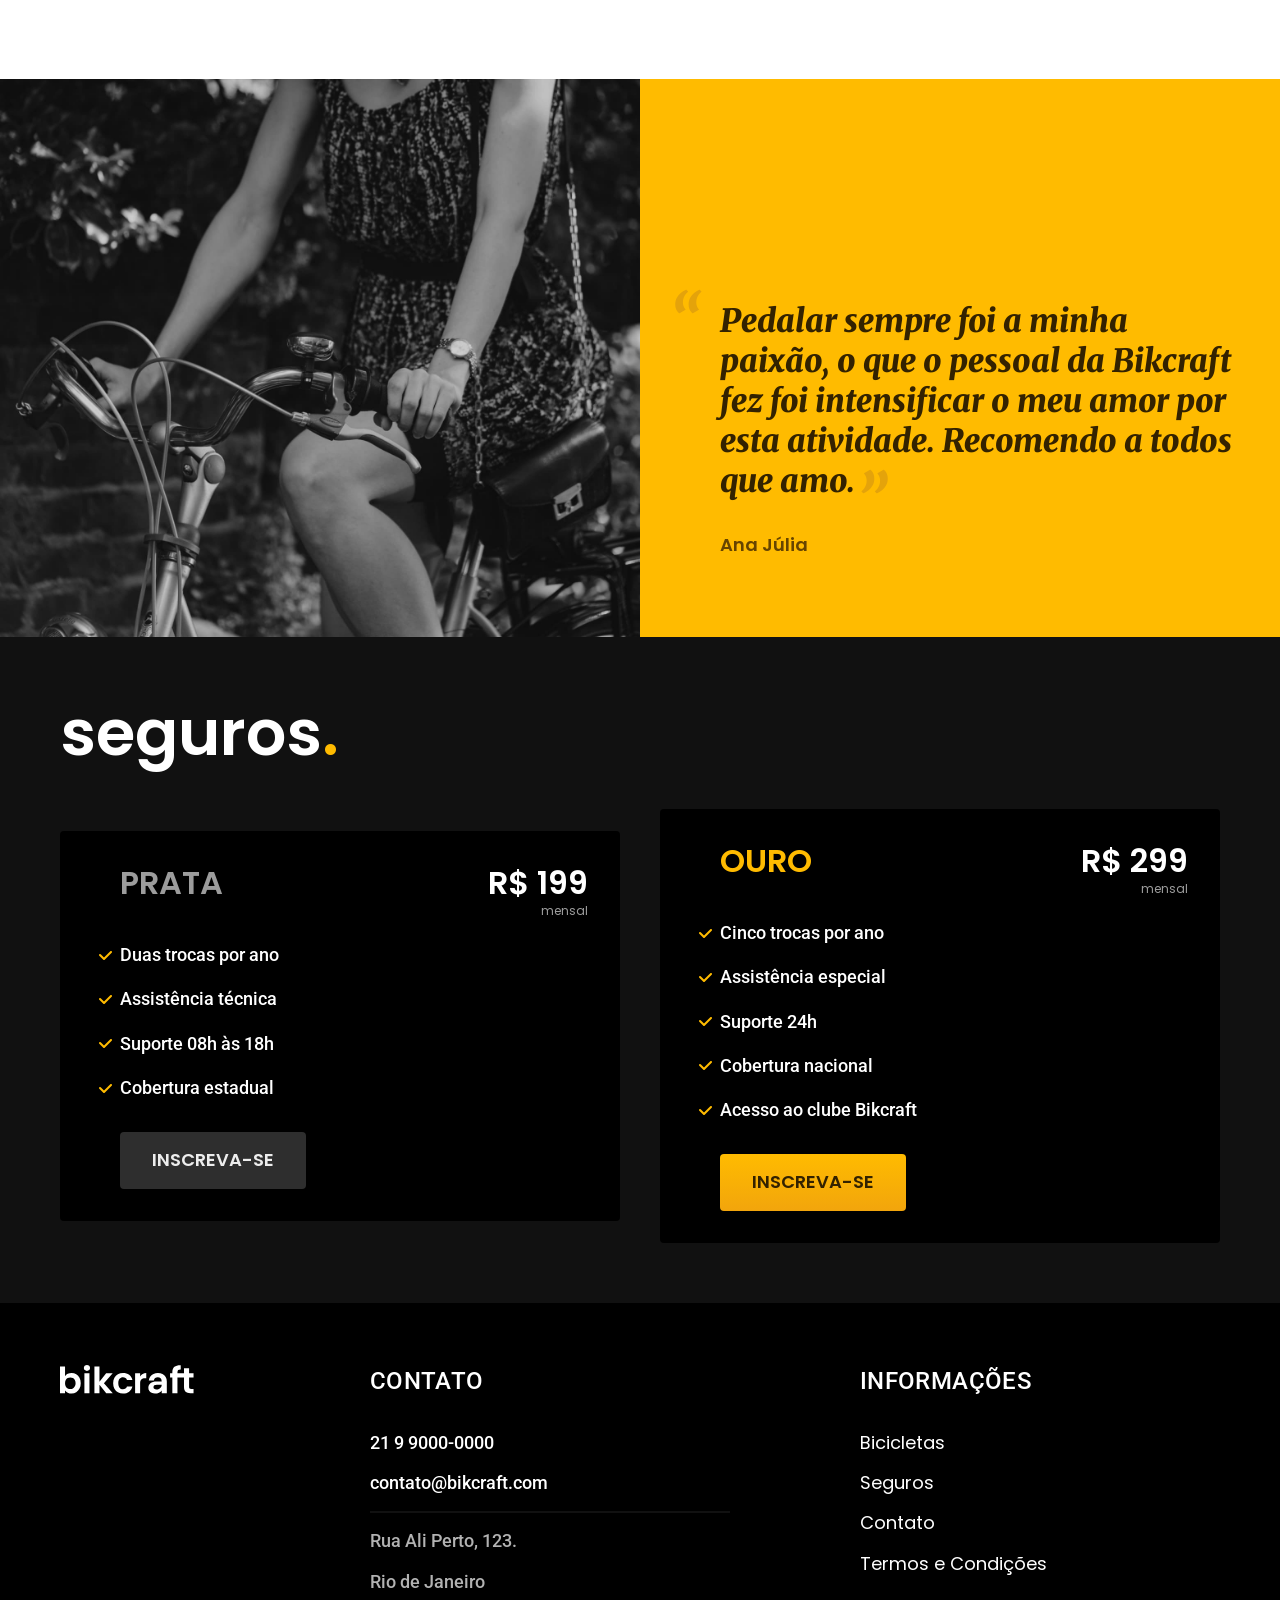
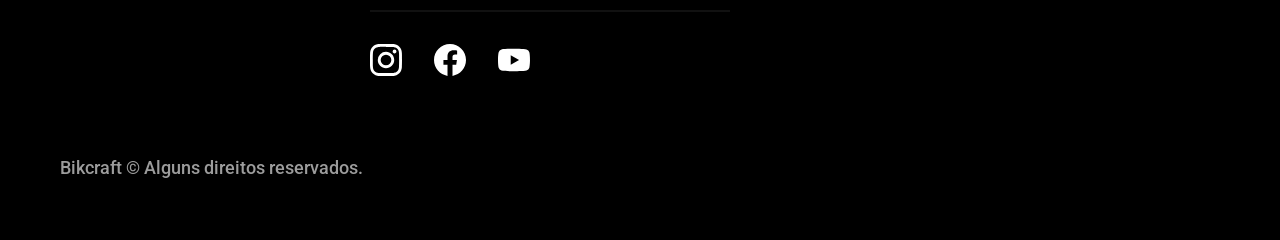
==== commit 0bc808bb: "adiciona secao contato lojas" ====
--- a/index.html
+++ b/index.html
@@ -36,10 +36,10 @@
     <div class="footer-contato">
       <h3 class="font-2-l-b cor-0">Contato</h3>
       <ul class="font-2-m cor-5">
-        <li><a href="tel:+5547990000000">47 9 9000-0000</a></li>
+        <li><a href="tel:+5521990000000">21 9 9000-0000</a></li>
         <li><a href="mailto:contato@bikcraft.com">contato@bikcraft.com</a></li>
         <li>Rua Ali Perto, 123.</li>
-        <li>Santa Catarina</li>
+        <li>Rio de Janeiro</li>
       </ul>
       <div class="footer-redes">
         <a href="./"><img src="./img/redes/instagram.svg" alt="Instagram"></a>
--- a/css/style.css
+++ b/css/style.css
@@ -7,6 +7,7 @@
 
 /* Utilidades */
 @import "./utilidades/componente.css";
+@import "./utilidades/formulario.css";
 
 /* Home */
 @import "./home/introducao.css";
@@ -30,3 +31,8 @@
 
 /* Termos */
 @import "./termos/termos.css";
+
+
+/* Contato */
+@import "./contato/contato.css";
+@import "./contato/lojas.css";
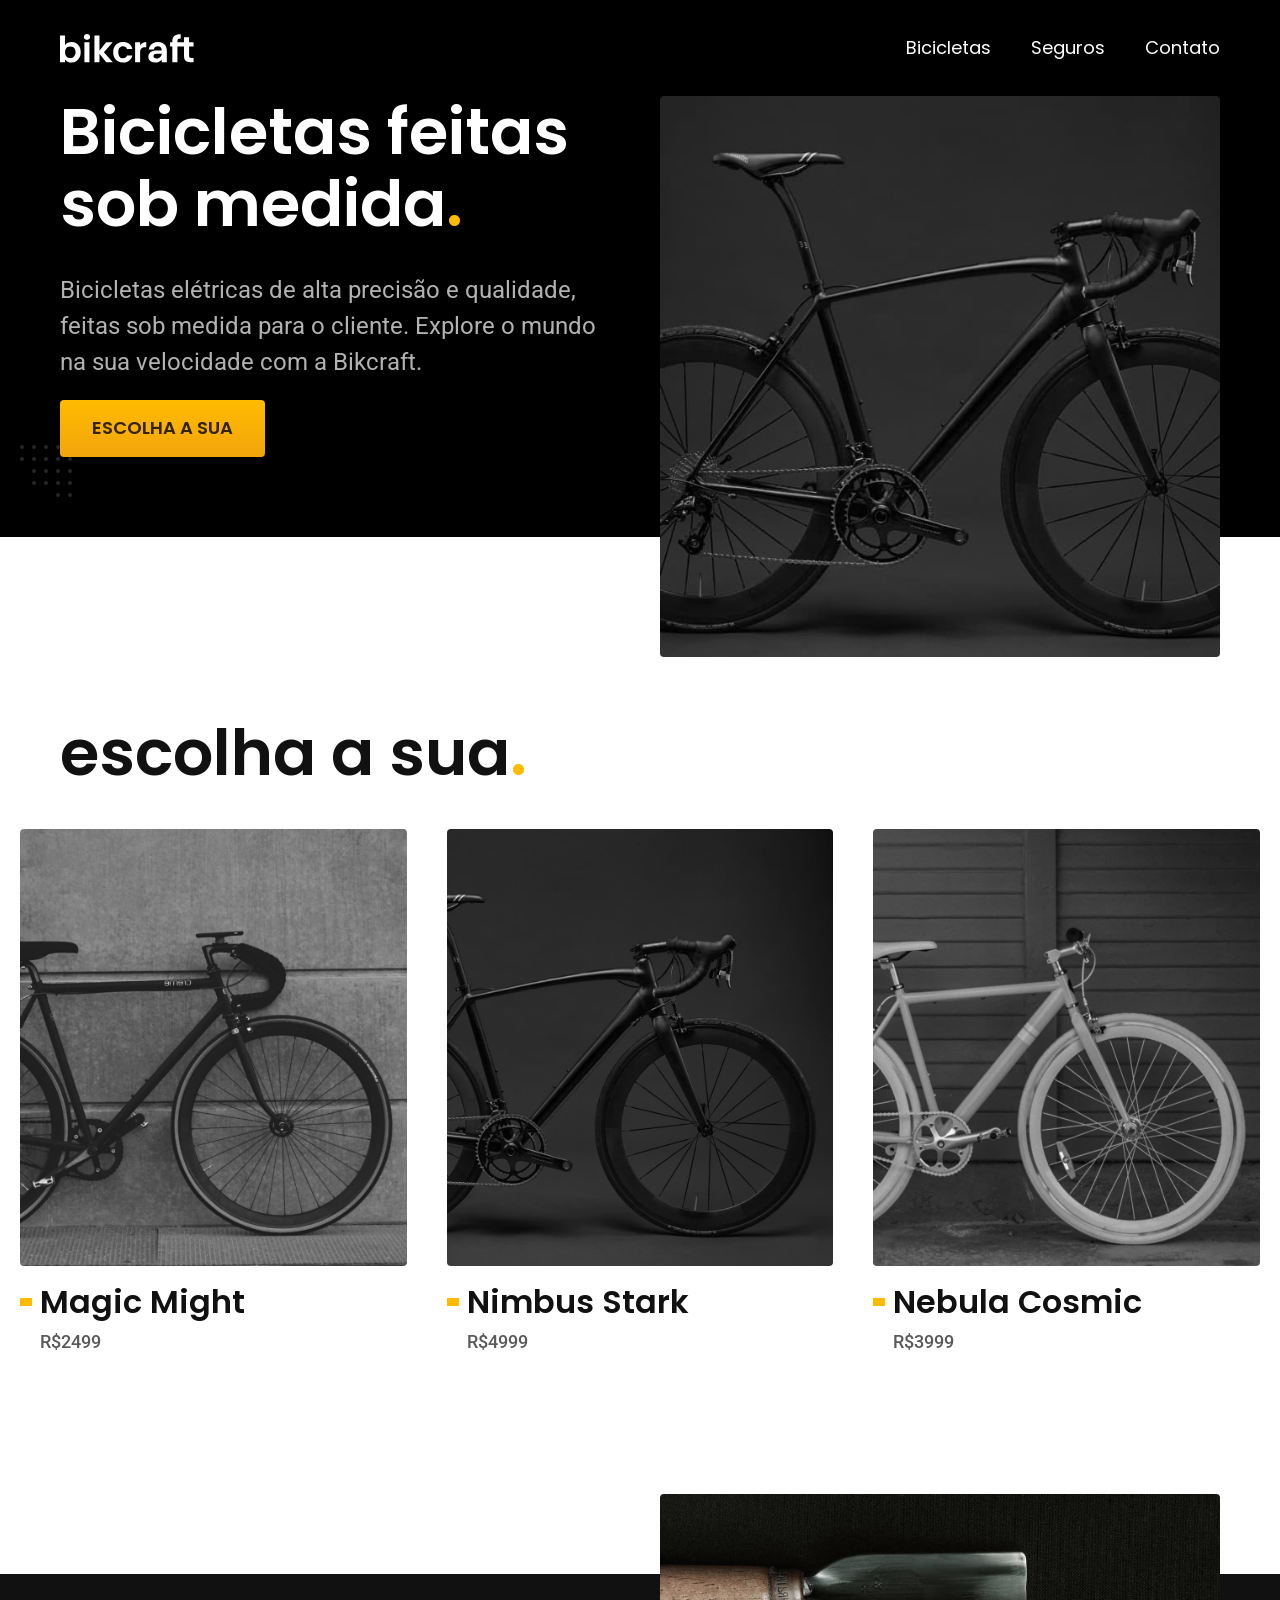
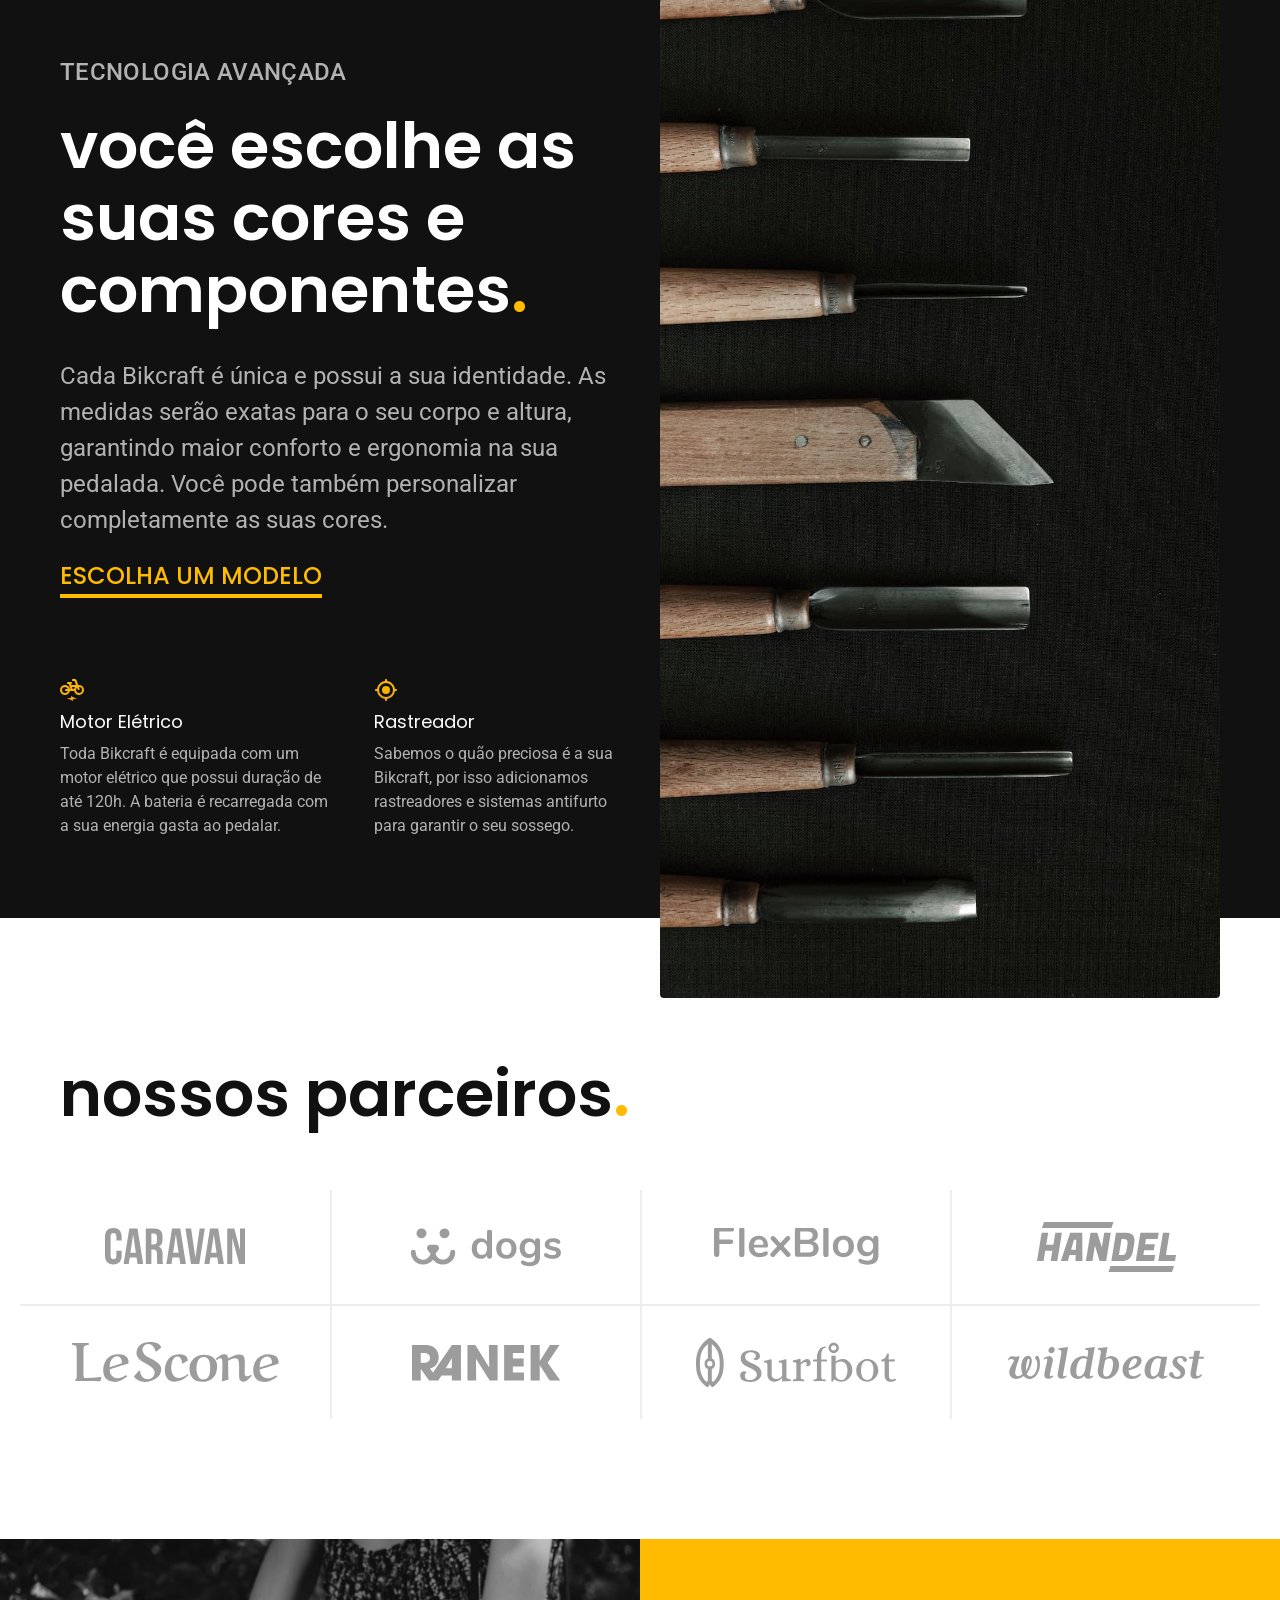
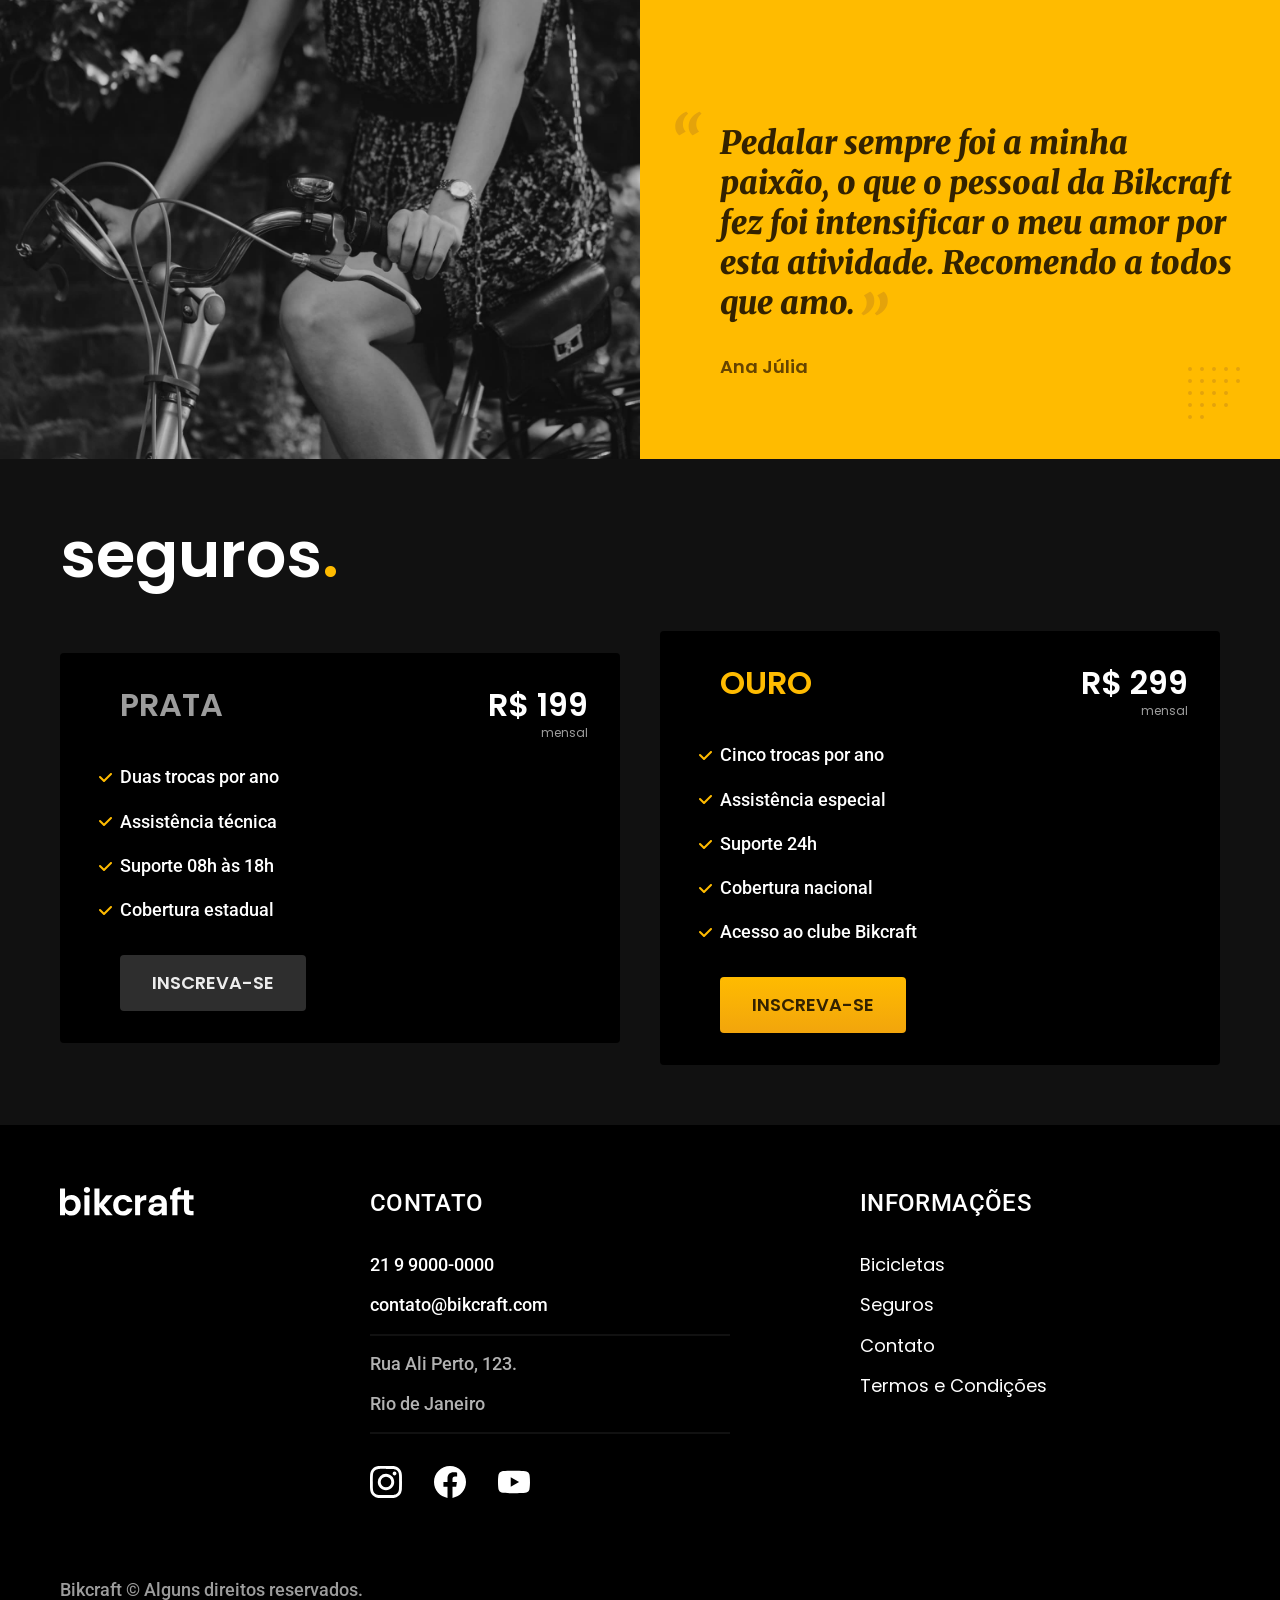
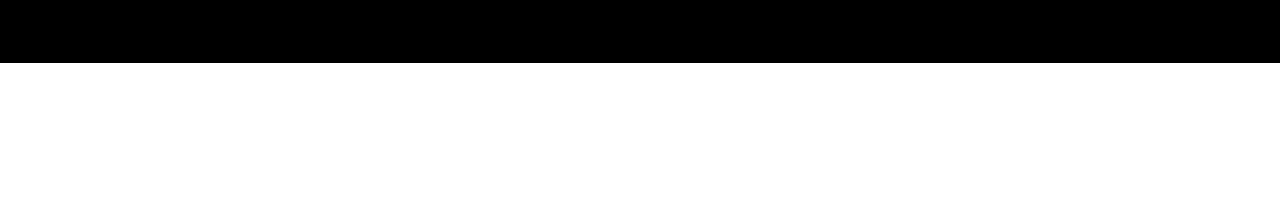
==== commit ba96609f: "adiciona secao otimizacao" ====
--- a/index.html
+++ b/index.html
@@ -1,65 +1,153 @@
 <!DOCTYPE html>
 <html lang="pt-br">
+
 <head>
   <meta charset="UTF-8">
   <meta name="viewport" content="width=device-width, initial-scale=1.0">
   <title>Bikcraft - Bicicletas Elétricas | Bikcraft</title>
   <meta name="description" content="Bicicletas elétricas de alta precisão e qualidade, feitas sob medida para o cliente. Explore o mundo na sua velocidade com a Bikcraft.">
+
+  <link rel="preload" href="./css/style.css" as="style">
   <link rel="stylesheet" href="./css/style.css">
   <link rel="preconnect" href="https://fonts.googleapis.com">
   <link rel="preconnect" href="https://fonts.gstatic.com" crossorigin>
   <link href="https://fonts.googleapis.com/css2?family=Merriweather:ital,opsz,wght@0,18..144,300..900;1,18..144,300..900&family=Poppins:ital,wght@0,100;0,200;0,300;0,400;0,500;0,600;0,700;0,800;0,900;1,100;1,200;1,300;1,400;1,500;1,600;1,700;1,800;1,900&family=Roboto:ital,wght@0,100..900;1,100..900&display=swap" rel="stylesheet">
 </head>
+
 <body>
-<header class="header-bg">
-  <div class="header container">
-    <a href="./"><img src="./img/bikcraft.svg" alt="Bikcraft"></a>
-    <nav aria-label="primária">
-      <ul class="header-menu font-1-m cor-0">
-        <li><a href="./bicicletas.html">Bicicletas</a></li>
-        <li><a href="./seguros.html">Seguros</a></li>
-        <li><a href="./contato.html">Contato</a></li>
-      </ul>
-    </nav>
-  </div>
-</header>
-<main class="introducao-bg"><div class="introducao container"><div class="introducao-conteudo"><h1 class="font-1-xxl cor-0">Bicicletas feitas sob medida<span class="cor-p1">.</span></h1><p class="font-2-l cor-5">Bicicletas elétricas de alta precisão e qualidade, feitas sob medida para o cliente. Explore o mundo na sua velocidade com a Bikcraft.</p><a class="botao" href="./bicicletas.html">Escolha a sua</a></div><div><img src="./img/fotos/introducao.jpg" alt="Bicicleta preta."></div></div></main>
-<article class="bicicleta-lista"><h2 class="container font-1-xxl">escolha a sua<span class="cor-p1">.</span></h2><ul><li><a href="./bicicletas/magic.html"><img src="./img/bicicletas/magic-home.jpg" alt="Bicicleta Magic Might"><h3 class="font-1-xl">Magic Might</h3><span class="font-2-m cor-8">R$2499</span></a></li><li><a href="./bicicletas/nimbus.html"><img src="./img/bicicletas/nimbus-home.jpg" alt="Bicicleta Nimbus Stark"><h3 class="font-1-xl">Nimbus Stark</h3><span class="font-2-m cor-8">R$4999</span></a></li><li><a href="./bicicletas/nebula.html"><img src="./img/bicicletas/nebula-home.jpg" alt="Bicicleta Nebula Cosmic"><h3 class="font-1-xl">Nebula Cosmic</h3><span class="font-2-m cor-8">R$3999</span></a></li></ul></article>
-<article class="tecnologia-bg"><div class="tecnologia-container container"><div class="tecnologia-conteudo"><span class="font-2-l-b cor-5">Tecnologia Avançada</span><h2 class="font-1-xxl cor-0">você escolhe as suas cores e componentes<span class="cor-p1">.</span></h2><p class="font-2-l cor-5">Cada Bikcraft é única e possui a sua identidade. As medidas serão exatas para o seu corpo e altura, garantindo maior conforto e ergonomia na sua pedalada. Você pode também personalizar completamente as suas cores.</p><a class="link" href="./bicicletas.html">Escolha um modelo</a><div class="tecnologia-vantagens"><div><img src="./img/icones/eletrica.svg" alt=""><h3 class="font-1-m cor-0">Motor Elétrico</h3><p class="font-2-s cor-5">Toda Bikcraft é equipada com um motor elétrico que possui duração de até 120h. A bateria é recarregada com a sua energia gasta ao pedalar.</p></div><div><img src="./img/icones/rastreador.svg" alt=""><h3 class="font-1-m cor-0">Rastreador</h3><p class="font-2-s cor-5">Sabemos o quão preciosa é a sua Bikcraft, por isso adicionamos rastreadores e sistemas antifurto para garantir o seu sossego.</p></div></div></div><div class="tecnologia-imagem"><img src="./img/fotos/tecnologia.jpg" alt="Bicicleta Bikcraft"></div></div></article>
-<section class="parceiros" aria-label="Nossos Parceiros"><h2 class="container font-1-xxl">nossos parceiros<span class="cor-p1">.</span></h2><ul><li><img src="./img/parceiros/caravan.svg" alt="caravan"></li><li><img src="./img/parceiros/dogs.svg" alt="dogs"></li><li><img src="./img/parceiros/flexblog.svg" alt="flexblog"></li><li><img src="./img/parceiros/handel.svg" alt="handel"></li><li><img src="./img/parceiros/lescone.svg" alt="lescone"></li><li><img src="./img/parceiros/ranek.svg" alt="ranek"></li><li><img src="./img/parceiros/surfbot.svg" alt="surfbot"></li><li><img src="./img/parceiros/wildbeast.svg" alt="wildbeast"></li></ul></section>
-<section class="depoimento" aria-label="Depoimento"><div><img src="./img/fotos/depoimento.jpg" alt="Pessoa pedalando uma bicicleta Bikcraft"></div><div class="depoimento-conteudo"><blockquote class="font-1-xl cor-p5"><p>Pedalar sempre foi a minha paixão, o que o pessoal da Bikcraft fez foi intensificar o meu amor por esta atividade. Recomendo a todos que amo.</p></blockquote><span class="font-1-m-b cor-p4">Ana Júlia</span></div></section>
-<article class="seguros-bg"><div class="seguros container"><h2 class="font-1-xxl cor-0">seguros<span class="cor-p1">.</span></h2><div class="seguros-item"><h3 class="font-1-xl cor-6">PRATA</h3><span class="font-1-xl cor-0">R$ 199<span class="font-1-xs cor-6">mensal</span></span><ul class="font-2-m cor-0"><li>Duas trocas por ano</li><li>Assistência técnica</li><li>Suporte 08h às 18h</li><li>Cobertura estadual</li></ul><a class="botao secundario" href="./orcamento.html">Inscreva-se</a></div>
-<div class="seguros-item"><h3 class="font-1-xl cor-p1">OURO</h3><span class="font-1-xl cor-0">R$ 299<span class="font-1-xs cor-6">mensal</span></span><ul class="font-2-m cor-0"><li>Cinco trocas por ano</li><li>Assistência especial</li><li>Suporte 24h</li><li>Cobertura nacional</li><li>Acesso ao clube Bikcraft</li></ul><a class="botao" href="./orcamento.html">Inscreva-se</a></div></div></article>
-<footer class="footer-bg">
-  <div class="footer container">
-    <img src="./img/bikcraft.svg" alt="Bikcraft">
-    <div class="footer-contato">
-      <h3 class="font-2-l-b cor-0">Contato</h3>
-      <ul class="font-2-m cor-5">
-        <li><a href="tel:+5521990000000">21 9 9000-0000</a></li>
-        <li><a href="mailto:contato@bikcraft.com">contato@bikcraft.com</a></li>
-        <li>Rua Ali Perto, 123.</li>
-        <li>Rio de Janeiro</li>
-      </ul>
-      <div class="footer-redes">
-        <a href="./"><img src="./img/redes/instagram.svg" alt="Instagram"></a>
-        <a href="./"><img src="./img/redes/facebook.svg" alt="Facebook"></a>
-        <a href="./"><img src="./img/redes/youtube.svg" alt="Youtube"></a>
-      </div>
-    </div>
-    <div class="footer-informacoes">
-      <h3 class="font-2-l-b cor-0">Informações</h3>
-      <nav aria-label="informações">
-        <ul class="font-1-m cor-5">
+  <header class="header-bg">
+    <div class="header container">
+      <a href="./"><img src="./img/bikcraft.svg" width="136" height="32" alt="Bikcraft"></a>
+      <nav aria-label="primária">
+        <ul class="header-menu font-1-m cor-0">
           <li><a href="./bicicletas.html">Bicicletas</a></li>
           <li><a href="./seguros.html">Seguros</a></li>
           <li><a href="./contato.html">Contato</a></li>
-          <li><a href="./termos.html">Termos e Condições</a></li>
         </ul>
       </nav>
     </div>
-    <p class="footer-copy font-2-m cor-6">Bikcraft © Alguns direitos reservados.</p>
-  </div>
-</footer>
+  </header>
+  <main class="introducao-bg">
+    <div class="introducao container">
+      <div class="introducao-conteudo">
+        <h1 class="font-1-xxl cor-0">Bicicletas feitas sob medida<span class="cor-p1">.</span></h1>
+        <p class="font-2-l cor-5">Bicicletas elétricas de alta precisão e qualidade, feitas sob medida para o cliente. Explore o mundo na sua velocidade com a Bikcraft.</p><a class="botao" href="./bicicletas.html">Escolha a sua</a>
+      </div>
+      <picture>
+        <source media="(max-width:800px)" srcset="./img/bicicletas/nimbus.jpg">
+        <img src="./img/fotos/introducao.jpg" width="1280" height="1600" alt="Bicicleta preta.">
+      </picture>
+    </div>
+  </main>
+  <article class="bicicleta-lista">
+    <h2 class="container font-1-xxl">escolha a sua<span class="cor-p1">.</span></h2>
+    <ul>
+      <li><a href="./bicicletas/magic.html"><img src="./img/bicicletas/magic-home.jpg" width="920" height="1040" alt="Bicicleta Magic Might">
+          <h3 class="font-1-xl">Magic Might</h3><span class="font-2-m cor-8">R$2499</span>
+        </a></li>
+      <li><a href="./bicicletas/nimbus.html"><img src="./img/bicicletas/nimbus-home.jpg" width="920" height="1040" alt="Bicicleta Nimbus Stark">
+          <h3 class="font-1-xl">Nimbus Stark</h3><span class="font-2-m cor-8">R$4999</span>
+        </a></li>
+      <li><a href="./bicicletas/nebula.html"><img src="./img/bicicletas/nebula-home.jpg" width="920" height="1040" alt="Bicicleta Nebula Cosmic">
+          <h3 class="font-1-xl">Nebula Cosmic</h3><span class="font-2-m cor-8">R$3999</span>
+        </a></li>
+    </ul>
+  </article>
+  <article class="tecnologia-bg">
+    <div class="tecnologia-container container">
+      <div class="tecnologia-conteudo"><span class="font-2-l-b cor-5">Tecnologia Avançada</span>
+        <h2 class="font-1-xxl cor-0">você escolhe as suas cores e componentes<span class="cor-p1">.</span></h2>
+        <p class="font-2-l cor-5">Cada Bikcraft é única e possui a sua identidade. As medidas serão exatas para o seu corpo e altura, garantindo maior conforto e ergonomia na sua pedalada. Você pode também personalizar completamente as suas cores.</p><a class="link" href="./bicicletas.html">Escolha um modelo</a>
+        <div class="tecnologia-vantagens">
+          <div><img src="./img/icones/eletrica.svg" width="24" height="24" alt="">
+            <h3 class="font-1-m cor-0">Motor Elétrico</h3>
+            <p class="font-2-s cor-5">Toda Bikcraft é equipada com um motor elétrico que possui duração de até 120h. A bateria é recarregada com a sua energia gasta ao pedalar.</p>
+          </div>
+          <div><img src="./img/icones/rastreador.svg" width="24" height="24" alt="">
+            <h3 class="font-1-m cor-0">Rastreador</h3>
+            <p class="font-2-s cor-5">Sabemos o quão preciosa é a sua Bikcraft, por isso adicionamos rastreadores e sistemas antifurto para garantir o seu sossego.</p>
+          </div>
+        </div>
+      </div>
+      <div class="tecnologia-imagem"><img src="./img/fotos/tecnologia.jpg" width="1200" height="1920" alt="Bicicleta Bikcraft"></div>
+    </div>
+  </article>
+  <section class="parceiros" aria-label="Nossos Parceiros">
+    <h2 class="container font-1-xxl">nossos parceiros<span class="cor-p1">.</span></h2>
+    <ul>
+      <li><img src="./img/parceiros/caravan.svg" width="140" height="38" alt="caravan"></li>
+      <li><img src="./img/parceiros/dogs.svg" width="152" height="39" alt="dogs"></li>
+      <li><img src="./img/parceiros/flexblog.svg" width="165" height="38" alt="flexblog"></li>
+      <li><img src="./img/parceiros/handel.svg" width="139" height="50" alt="handel"></li>
+      <li><img src="./img/parceiros/lescone.svg" width="208" height="41" alt="lescone"></li>
+      <li><img src="./img/parceiros/ranek.svg" width="149" height="36" alt="ranek"></li>
+      <li><img src="./img/parceiros/surfbot.svg" width="200" height="49" alt="surfbot"></li>
+      <li><img src="./img/parceiros/wildbeast.svg" width="196" height="34" alt="wildbeast"></li>
+    </ul>
+  </section>
+  <section class="depoimento" aria-label="Depoimento">
+    <div><img src="./img/fotos/depoimento.jpg" width="1560" height="1360" alt="Pessoa pedalando uma bicicleta Bikcraft"></div>
+    <div class="depoimento-conteudo">
+      <blockquote class="font-1-xl cor-p5">
+        <p>Pedalar sempre foi a minha paixão, o que o pessoal da Bikcraft fez foi intensificar o meu amor por esta atividade. Recomendo a todos que amo.</p>
+      </blockquote><span class="font-1-m-b cor-p4">Ana Júlia</span>
+    </div>
+  </section>
+  <article class="seguros-bg">
+    <div class="seguros container">
+      <h2 class="font-1-xxl cor-0">seguros<span class="cor-p1">.</span></h2>
+      <div class="seguros-item">
+        <h3 class="font-1-xl cor-6">PRATA</h3><span class="font-1-xl cor-0">R$ 199<span class="font-1-xs cor-6">mensal</span></span>
+        <ul class="font-2-m cor-0">
+          <li>Duas trocas por ano</li>
+          <li>Assistência técnica</li>
+          <li>Suporte 08h às 18h</li>
+          <li>Cobertura estadual</li>
+        </ul><a class="botao secundario" href="./orcamento.html">Inscreva-se</a>
+      </div>
+      <div class="seguros-item">
+        <h3 class="font-1-xl cor-p1">OURO</h3><span class="font-1-xl cor-0">R$ 299<span class="font-1-xs cor-6">mensal</span></span>
+        <ul class="font-2-m cor-0">
+          <li>Cinco trocas por ano</li>
+          <li>Assistência especial</li>
+          <li>Suporte 24h</li>
+          <li>Cobertura nacional</li>
+          <li>Acesso ao clube Bikcraft</li>
+        </ul><a class="botao" href="./orcamento.html">Inscreva-se</a>
+      </div>
+    </div>
+  </article>
+  <footer class="footer-bg">
+    <div class="footer container">
+      <img src="./img/bikcraft.svg" width="136" height="32" alt="Bikcraft">
+      <div class="footer-contato">
+        <h3 class="font-2-l-b cor-0">Contato</h3>
+        <ul class="font-2-m cor-5">
+          <li><a href="tel:+5521990000000">21 9 9000-0000</a></li>
+          <li><a href="mailto:contato@bikcraft.com">contato@bikcraft.com</a></li>
+          <li>Rua Ali Perto, 123.</li>
+          <li>Rio de Janeiro</li>
+        </ul>
+        <div class="footer-redes">
+          <a href="./"><img src="./img/redes/instagram.svg" width="32" height="32" alt="Instagram"></a>
+          <a href="./"><img src="./img/redes/facebook.svg" width="32" height="32" alt="Facebook"></a>
+          <a href="./"><img src="./img/redes/youtube.svg" width="32" height="32" alt="Youtube"></a>
+        </div>
+      </div>
+      <div class="footer-informacoes">
+        <h3 class="font-2-l-b cor-0">Informações</h3>
+        <nav aria-label="informações">
+          <ul class="font-1-m cor-5">
+            <li><a href="./bicicletas.html">Bicicletas</a></li>
+            <li><a href="./seguros.html">Seguros</a></li>
+            <li><a href="./contato.html">Contato</a></li>
+            <li><a href="./termos.html">Termos e Condições</a></li>
+          </ul>
+        </nav>
+      </div>
+      <p class="footer-copy font-2-m cor-6">Bikcraft © Alguns direitos reservados.</p>
+    </div>
+  </footer>
 </body>
-</html>
+
+</html>
--- a/css/style.css
+++ b/css/style.css
@@ -35,4 +35,7 @@
 
 /* Contato */
 @import "./contato/contato.css";
-@import "./contato/lojas.css";+@import "./contato/lojas.css";
+
+/* Orcamento */
+@import "./orcamento/orcamento.css";
--- a/css/style.css
+++ b/css/style.css
@@ -35,4 +35,7 @@
 
 /* Contato */
 @import "./contato/contato.css";
-@import "./contato/lojas.css";+@import "./contato/lojas.css";
+
+/* Orcamento */
+@import "./orcamento/orcamento.css";
